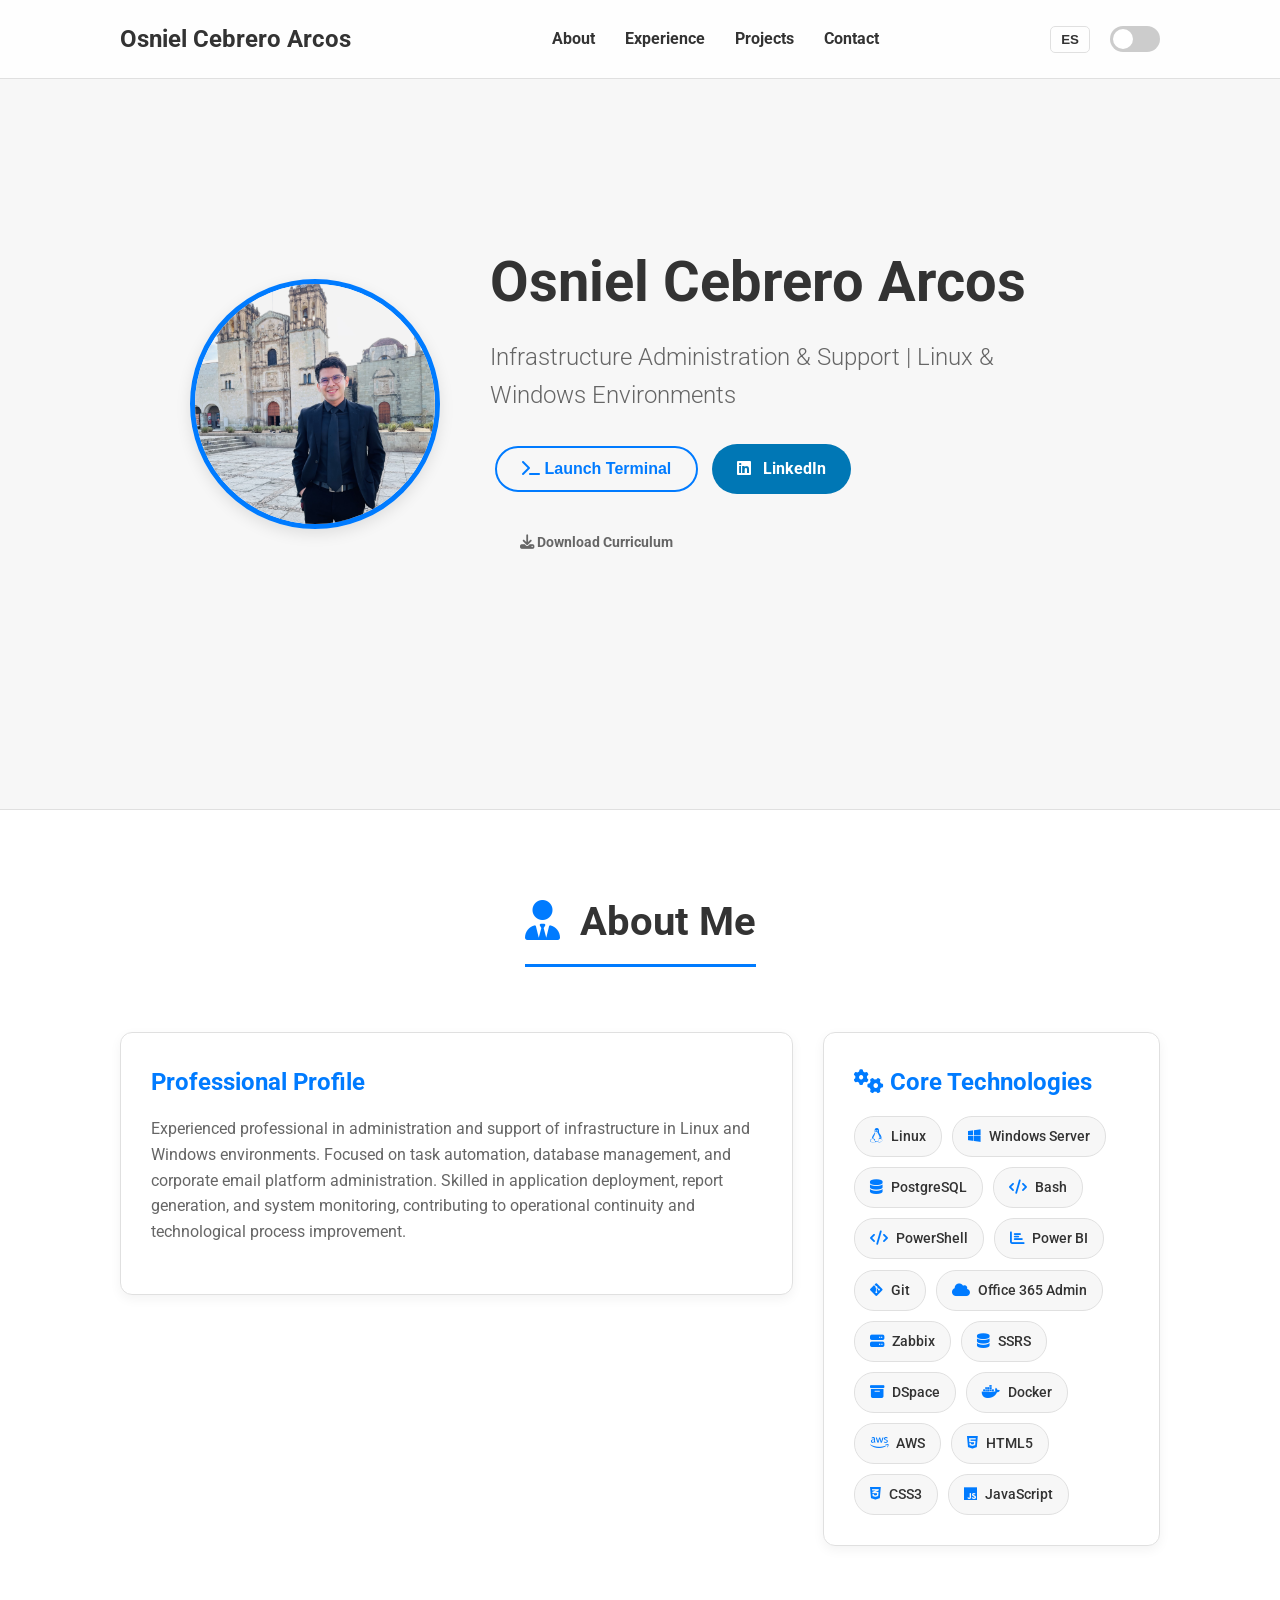
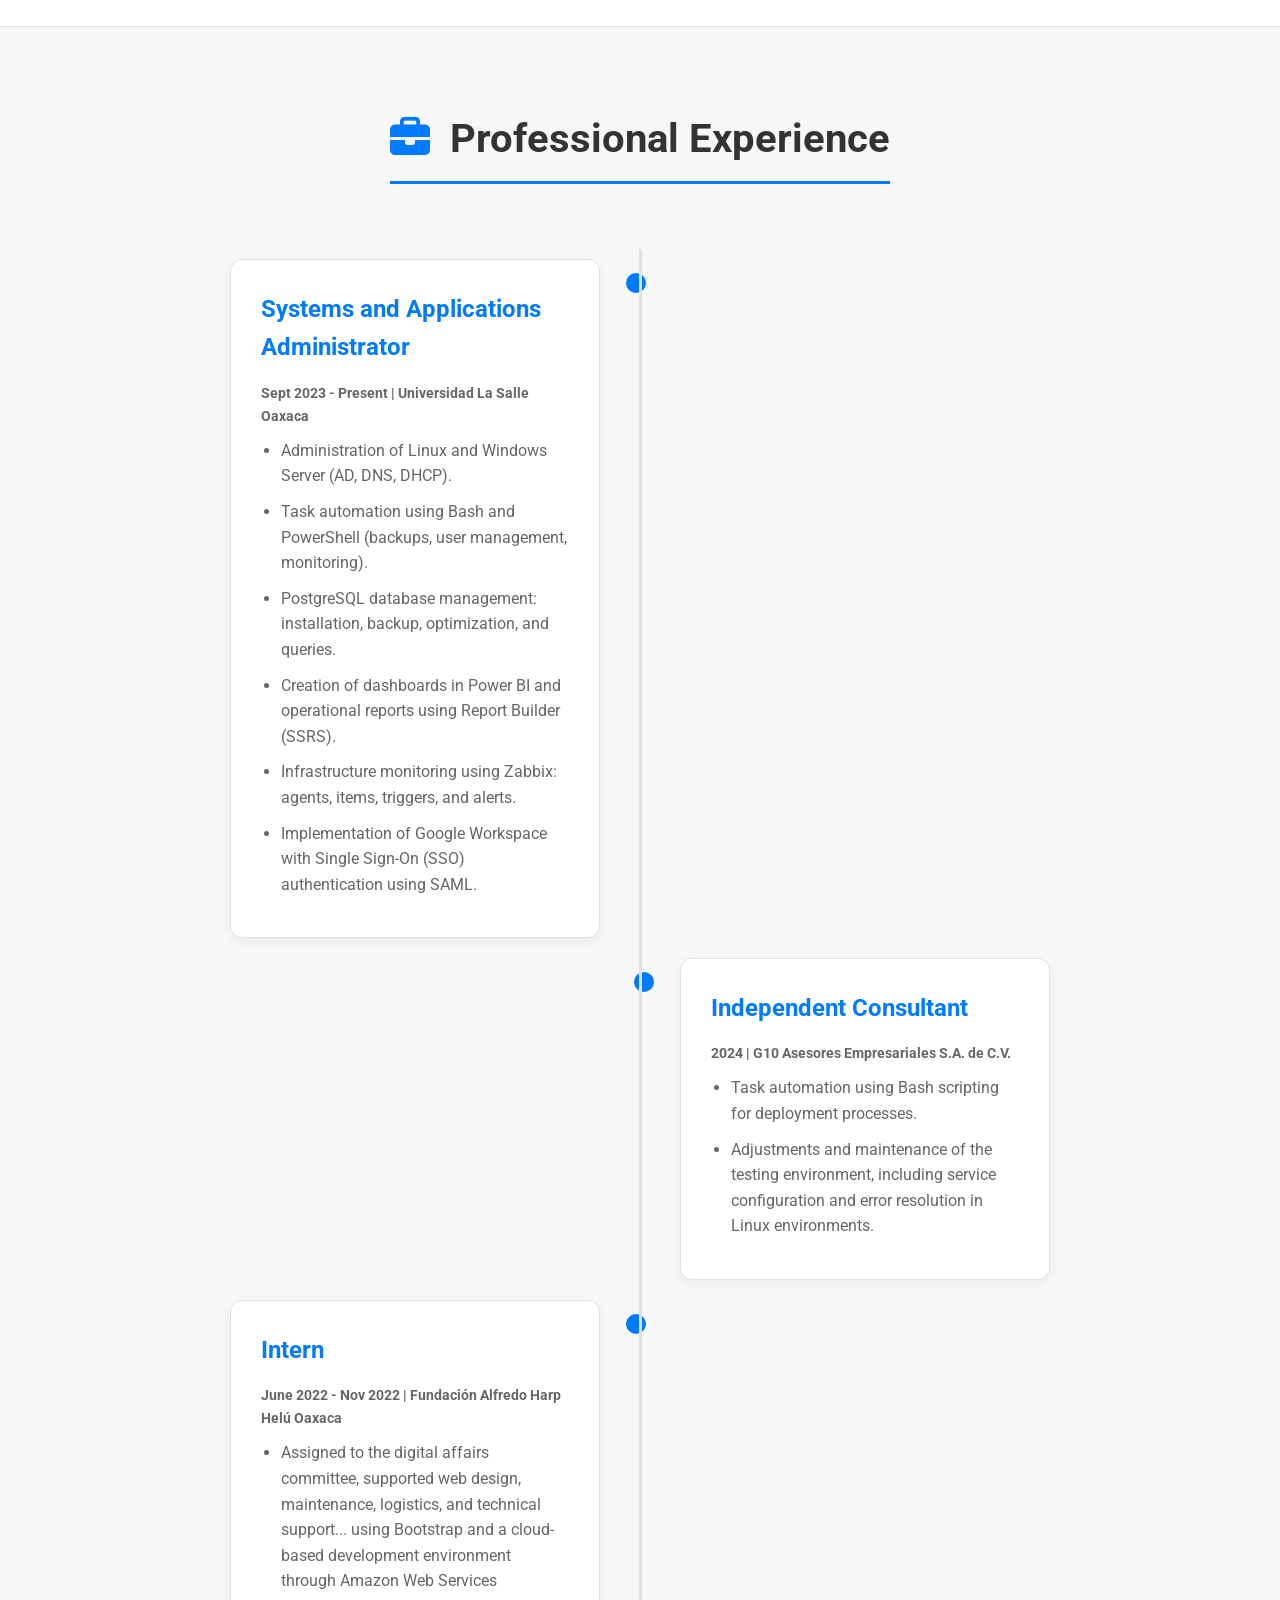
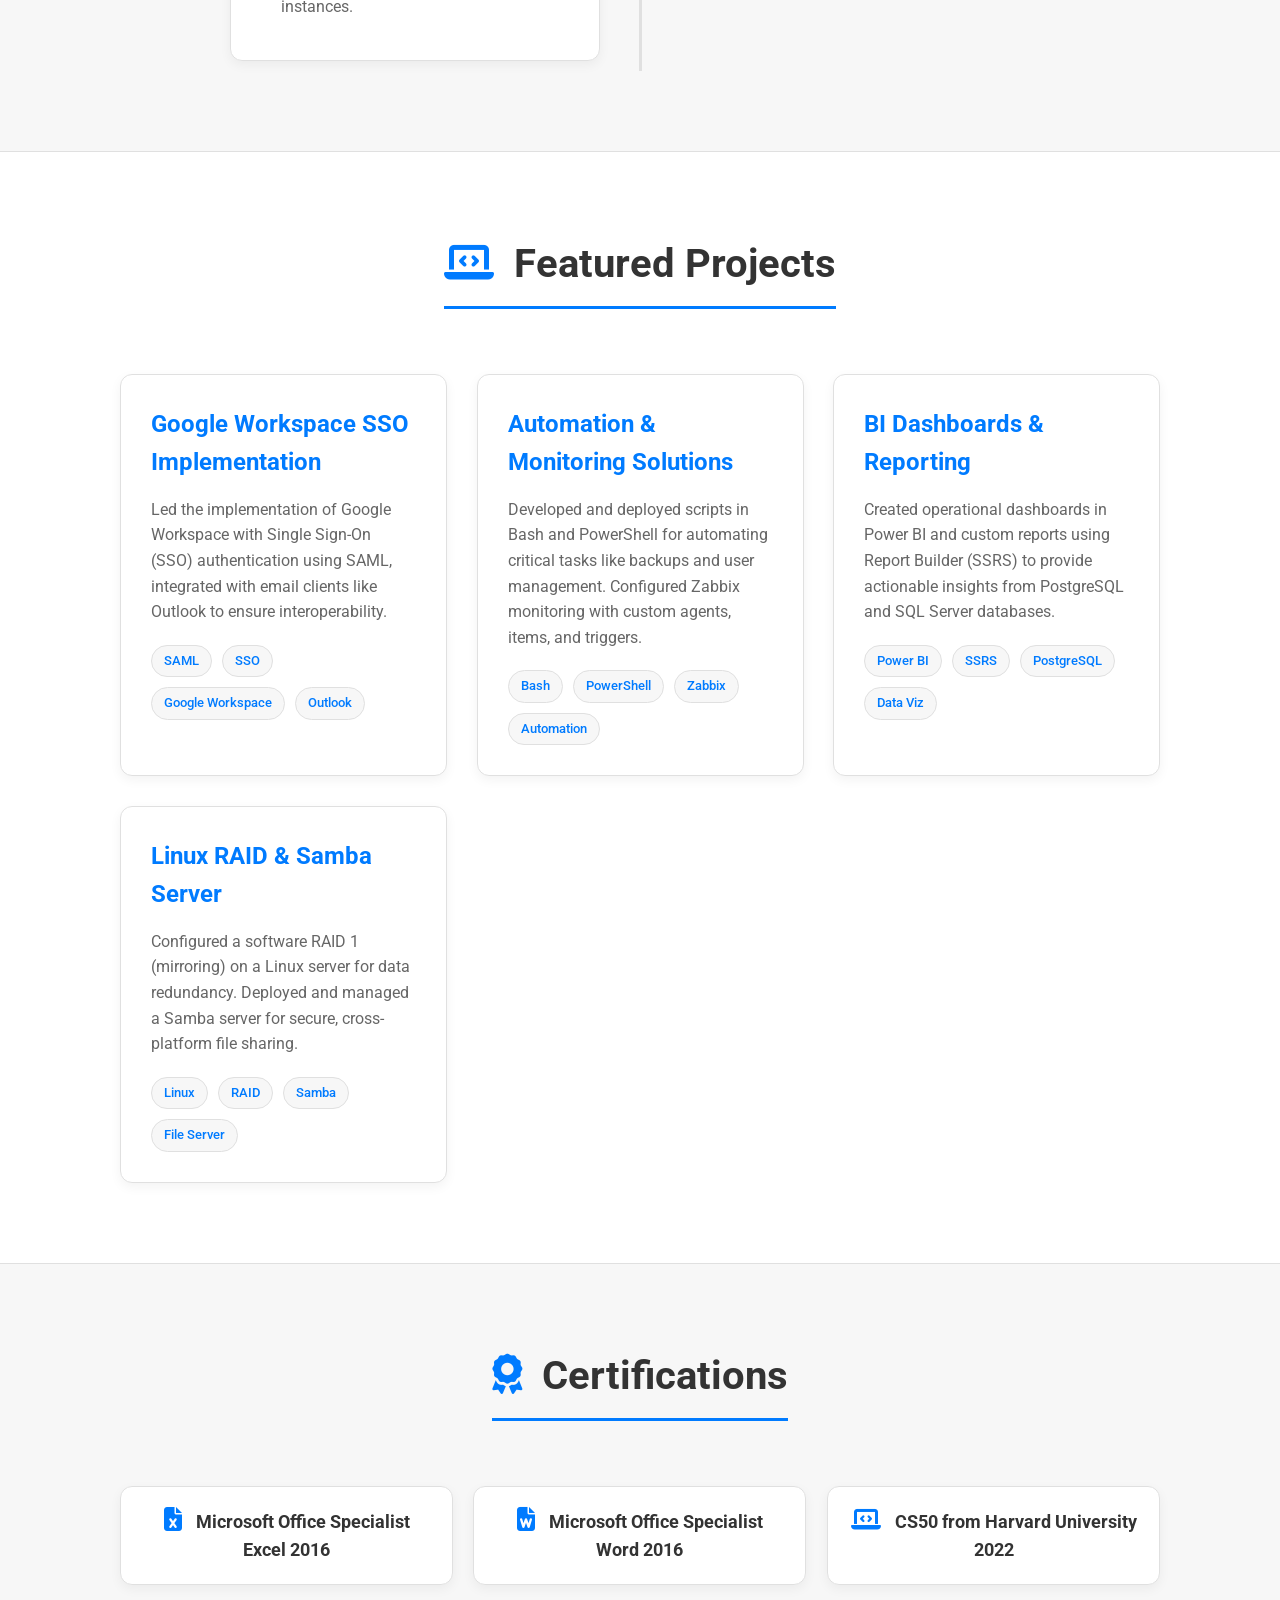
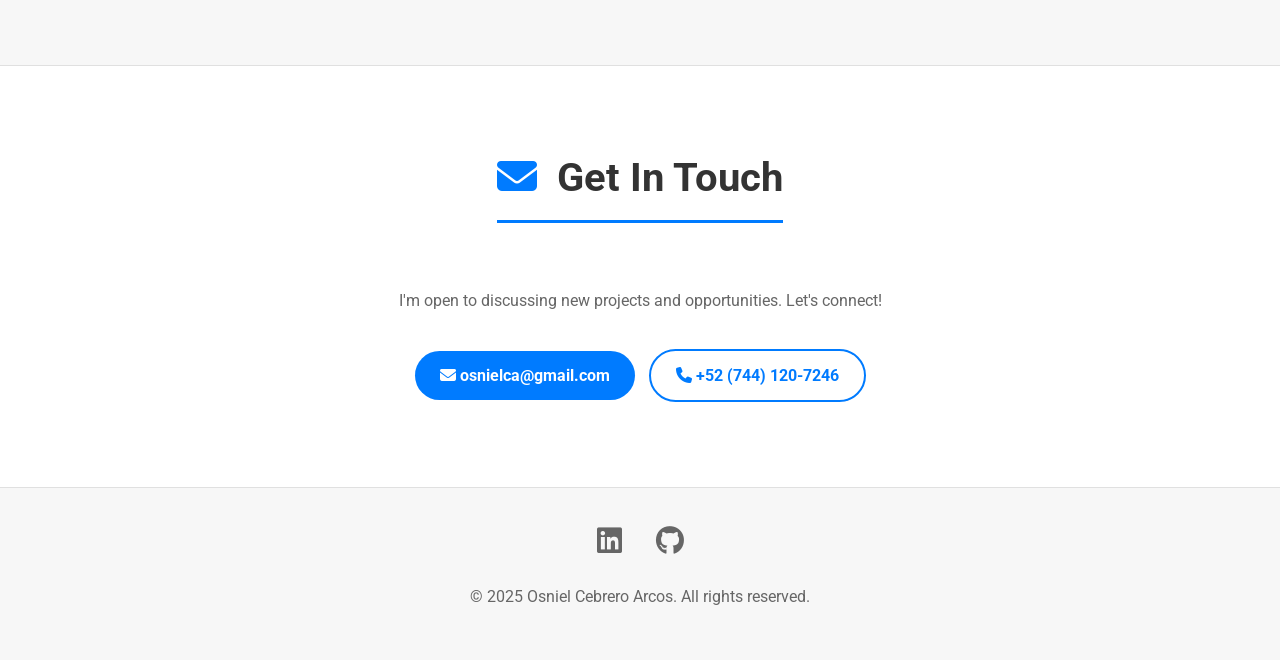
==== index.html @ 105177ff "first commit" ====
<!DOCTYPE html>
<html lang="en">
<head>
    <meta charset="UTF-8">
    <meta name="viewport" content="width=device-width, initial-scale=1.0">
    <title>Osniel Cebrero Arcos - Systems & Infrastructure</title>

    <link rel="icon" href="assets/img/apple-touch-icon.png" type="image/png">
    
    <link rel="stylesheet" href="style.css">
    <link href="https://fonts.googleapis.com/css2?family=Roboto:wght@300;400;700&family=Source_Code_Pro:wght@400;700&display=swap" rel="stylesheet">
    <link rel="stylesheet" href="https://cdnjs.cloudflare.com/ajax/libs/font-awesome/6.4.0/css/all.min.css">
</head>
<body>

    <nav id="navbar">
        <div class="container">
            <a href="#hero" class="nav-logo">Osniel Cebrero Arcos</a>
            <ul class="nav-links">
                <li><a href="#about" data-key="nav_about">About</a></li>
                <li><a href="#experience" data-key="nav_experience">Experience</a></li>
                <li><a href="#projects" data-key="nav_projects">Projects</a></li>
                <li><a href="#contact" data-key="nav_contact">Contact</a></li>
            </ul>
            <div class="nav-toggles">
                <button id="lang-toggle" class="btn-toggle">ES</button>
                <label class="theme-switch">
                    <input type="checkbox" id="theme-toggle">
                    <span class="slider"></span>
                </label>
            </div>
        </div>
    </nav>

    <header id="hero" class="section">
        <div class="container hero-container">
            
            <div class="hero-image reveal">
                <img src="profile.jpg" alt="Foto de Osniel Cebrero Arcos">
            </div>

            <div class="hero-content reveal">
                <h1 data-key="hero_title">Osniel Cebrero Arcos</h1>
                <p class="subtitle" data-key="hero_subtitle">Infrastructure Administration & Support | Linux & Windows Environments</p>
                <div class="hero-buttons">
                    <!-- <a href="#projects" class="btn btn-primary" data-key="hero_btn_projects">View My Projects</a> -->
                    <button id="open-terminal-btn" class="btn btn-secondary">
                        <i class="fa-solid fa-terminal"></i> <span data-key="hero_btn_terminal">Launch Terminal</span>
                    </button>
                    <a href="https://www.linkedin.com/in/osniel-cebrero-arcos/" target="_blank" class="btn btn-icon">
                        <i class="fa-brands fa-linkedin"></i> LinkedIn
                    </a>
                </div>
                <a href="Osniel Cebrero Arcos.pdf" class="btn btn-download" download>
                    <i class="fa-solid fa-download"></i> <span data-key="hero_btn_cv">Download Curriculum</span>
                </a>
            </div>

        </div>
    </header>

    <main>
        <section id="about" class="section">
            <div class="container">
                <div class="section-title reveal">
                    <h2 data-key="about_title"><i class="fa-solid fa-user-tie"></i> About Me</h2>
                </div>
                <div class="about-content">
                    <div class="about-text card reveal">
                        <h3 data-key="about_subtitle1">Professional Profile</h3>
                        <p data-key="about_p">Experienced professional in administration and support of infrastructure in Linux and Windows environments. Focused on task automation, database management, and corporate email platform administration. Skilled in application deployment, report generation, and system monitoring, contributing to operational continuity and technological process improvement.</p>
                    </div>
                    <div class="skills-card card reveal">
                        <h3 data-key="about_subtitle2"><i class="fa-solid fa-cogs"></i> Core Technologies</h3>
                        <div class="skills-grid">
                            <span class="reveal"><i class="fa-brands fa-linux"></i> Linux</span>
                            <span class="reveal"><i class="fa-brands fa-windows"></i> Windows Server</span>
                            <span class="reveal"><i class="fa-solid fa-database"></i> PostgreSQL</span>
                            <span class="reveal"><i class="fa-solid fa-code"></i> Bash</span>
                            <span class="reveal"><i class="fa-solid fa-code"></i> PowerShell</span>
                            <span class="reveal"><i class="fa-solid fa-chart-bar"></i> Power BI</span>
                            <span class="reveal"><i class="fa-brands fa-git-alt"></i> Git</span>
                            <span class="reveal"><i class="fa-solid fa-cloud"></i> Office 365 Admin</span>
                            <span class="reveal"><i class="fa-solid fa-server"></i> Zabbix</span>
                            <span class="reveal"><i class="fa-solid fa-database"></i> SSRS</span>
                            <span class="reveal"><i class="fa-solid fa-box-archive"></i> DSpace</span>
                            <span class="reveal"><i class="fa-brands fa-docker"></i> Docker</span>
                            <span class="reveal"><i class="fa-brands fa-aws"></i> AWS</span>
                            <span class="reveal"><i class="fa-brands fa-html5"></i> HTML5</span>
                            <span class="reveal"><i class="fa-brands fa-css3-alt"></i> CSS3</span>
                            <span class="reveal"><i class="fa-brands fa-js"></i> JavaScript</span>
                        </div>
                    </div>
                </div>
            </div>
        </section>

        <section id="experience" class="section">
            <div class="container">
                <div class="section-title reveal">
                    <h2 data-key="exp_title"><i class="fa-solid fa-briefcase"></i> Professional Experience</h2>
                </div>
                <div class="timeline">
                    <div class="timeline-item reveal">
                        <div class="timeline-content card">
                            <h3 data-key="exp_job1_title">Systems and Applications Administrator</h3>
                            <span class="timeline-date" data-key="exp_job1_date">Sept 2023 - Present | Universidad La Salle Oaxaca</span>
                            <ul data-key="exp_job1_list">
                                <li>Administration of Linux and Windows Server (AD, DNS, DHCP).</li>
                                <li>Task automation using Bash and PowerShell (backups, user management, monitoring).</li>
                                <li>PostgreSQL database management: installation, backup, optimization, and queries.</li>
                                <li>Creation of dashboards in Power BI and operational reports using Report Builder (SSRS).</li>
                                <li>Infrastructure monitoring using Zabbix: agents, items, triggers, and alerts.</li>
                                <li>Implementation of Google Workspace with Single Sign-On (SSO) authentication using SAML.</li>
                            </ul>
                        </div>
                    </div>
                    <div class="timeline-item reveal">
                        <div class="timeline-content card">
                            <h3 data-key="exp_job2_title">Independent Consultant</h3>
                            <span class="timeline-date" data-key="exp_job2_date">2024 | G10 Asesores Empresariales S.A. de C.V.</span>
                            <ul data-key="exp_job2_list">
                                <li>Task automation using Bash scripting for deployment processes.</li>
                                <li>Adjustments and maintenance of the testing environment, including service configuration and error resolution in Linux environments.</li>
                            </ul>
                        </div>
                    </div>
                    <div class="timeline-item reveal">
                        <div class="timeline-content card">
                            <h3 data-key="exp_job3_title">Intern</h3>
                            <span class="timeline-date" data-key="exp_job3_date">June 2022 - Nov 2022 | Fundación Alfredo Harp Helú Oaxаса</span>
                            <ul data-key="exp_job3_list">
                                <li>Assigned to the digital affairs committee, supported web design, maintenance, logistics, and technical support... using Bootstrap and a cloud-based development environment through Amazon Web Services instances.</li>
                            </ul>
                        </div>
                    </div>
                </div>
            </div>
        </section>

        <section id="projects" class="section">
            <div class="container">
                <div class="section-title reveal">
                    <h2 data-key="proj_title"><i class="fa-solid fa-laptop-code"></i> Featured Projects</h2>
                </div>
                <div class="projects-grid">
                    <div class="card project-card reveal">
                        <h3 data-key="proj_1_title">Google Workspace SSO Implementation</h3>
                        <p data-key="proj_1_desc">Led the implementation of Google Workspace with Single Sign-On (SSO) authentication using SAML, integrated with email clients like Outlook to ensure interoperability.</p>
                        <div class="project-tags">
                            <span>SAML</span>
                            <span>SSO</span>
                            <span>Google Workspace</span>
                            <span>Outlook</span>
                        </div>
                    </div>
                    <div class="card project-card reveal">
                        <h3 data-key="proj_2_title">Automation & Monitoring Solutions</h3>
                        <p data-key="proj_2_desc">Developed and deployed scripts in Bash and PowerShell for automating critical tasks like backups and user management. Configured Zabbix monitoring with custom agents, items, and triggers.</p>
                        <div class="project-tags">
                            <span>Bash</span>
                            <span>PowerShell</span>
                            <span>Zabbix</span>
                            <span>Automation</span>
                        </div>
                    </div>
                    <div class="card project-card reveal">
                        <h3 data-key="proj_3_title">BI Dashboards & Reporting</h3>
                        <p data-key="proj_3_desc">Created operational dashboards in Power BI and custom reports using Report Builder (SSRS) to provide actionable insights from PostgreSQL and SQL Server databases.</p>
                        <div class="project-tags">
                            <span>Power BI</span>
                            <span>SSRS</span>
                            <span>PostgreSQL</span>
                            <span>Data Viz</span>
                        </div>
                    </div>
                    <div class="card project-card reveal">
                        <h3 data-key="proj_4_title">Linux RAID & Samba Server</h3>
                        <p data-key="proj_4_desc">Configured a software RAID 1 (mirroring) on a Linux server for data redundancy. Deployed and managed a Samba server for secure, cross-platform file sharing.</p>
                        <div class="project-tags">
                            <span>Linux</span>
                            <span>RAID</span>
                            <span>Samba</span>
                            <span>File Server</span>
                        </div>
                    </div>
                </div>
            </div>
        </section>

        <section id="certifications" class="section">
             <div class="container">
                <div class="section-title reveal">
                    <h2 data-key="cert_title"><i class="fa-solid fa-award"></i> Certifications</h2>
                </div>
                <div class="cert-list">
                    <a href="https://www.certiport.com/Portal/Pages/PrintTranscriptInfo.aspx?action=Cert&id=251&cvid=/Cp9caUr8mpqFY7ESusIKg==" target="_blank" class="cert-item card reveal">
                        <i class="fa-solid fa-file-excel"></i> Microsoft Office Specialist Excel 2016
                    </a>
                    <a href="https://www.certiport.com/Portal/Pages/PrintTranscriptInfo.aspx?action=Cert&id=250&cvid=4RSqrgCVuCU1jAl/hnhS7w==" target="_blank" class="cert-item card reveal">
                        <i class="fa-solid fa-file-word"></i> Microsoft Office Specialist Word 2016
                    </a>
                    <a href="https://certificates.cs50.io/526ad805-01e3-499d-aa0f-51e34bc18815.pdf" target="_blank" class="cert-item card reveal">
                        <i class="fa-solid fa-laptop-code"></i> CS50 from Harvard University 2022
                    </a>
                </div>
            </div>
        </section>

        <section id="contact" class="section">
            <div class="container reveal">
                <div class="section-title">
                    <h2 data-key="contact_title"><i class="fa-solid fa-envelope"></i> Get In Touch</h2>
                </div>
                <p data-key="contact_p">I'm open to discussing new projects and opportunities. Let's connect!</p>
                <div class="contact-links">
                    <a href="mailto:osnielca@gmail.com" class="btn btn-primary">
                        <i class="fa-solid fa-envelope"></i> osnielca@gmail.com
                    </a>
                    <a href="tel:+527441207246" class="btn btn-secondary">
                        <i class="fa-solid fa-phone"></i> +52 (744) 120-7246
                    </a>
                </div>
            </div>
        </section>
    </main>

    <footer class="reveal">
        <div class="container">
            <div class="social-links">
                <a href="https://www.linkedin.com/in/osniel-cebrero-arcos/" target="_blank" aria-label="LinkedIn"><i class="fa-brands fa-linkedin"></i></a>
                <a href="https://github.com/OsnielC" target="_blank" aria-label="GitHub"><i class="fa-brands fa-github"></i></a>
            </div>
            <p data-key="footer_text">&copy; 2025 Osniel Cebrero Arcos. All rights reserved.</p>
        </div>
    </footer>

    <div id="terminal-modal" class="modal-overlay">
        <div id="terminal-window" class="card">
            <div id="terminal-header">
                <div class="header-buttons">
                    <span class="dot red" id="terminal-close-btn"></span>
                    <span class="dot yellow"></span>
                    <span class="dot green"></span>
                </div>
                <div class="header-title">
                    osniel@cloud-server: ~
                </div>
            </div>
            <div id="terminal-body">
                <div id="terminal-output"></div>
                <div id="input-line">
                    <span class="prompt">osniel@cloud-server:~$</span>
                    <input type="text" id="terminal-command-input" autofocus>
                </div>
            </div>
        </div>
    </div>

    <script src="script.js"></script>
</body>
</html>
---- style.css ----
:root {
    /* Modo Claro (Default) */
    --light-bg: #ffffff;
    --light-bg-secondary: #f7f7f7;
    --light-text: #333333;
    --light-text-muted: #666666;
    --light-border: #e0e0e0;
    --light-card-shadow: rgba(0, 0, 0, 0.05);
    
    /* Modo Oscuro */
    --dark-bg: #121212;
    --dark-bg-medium: #1E1E1E;
    --dark-text: #E0E0E0;
    --dark-text-muted: #A0A0A0;
    --dark-border: #333;
    --dark-card-shadow: rgba(0, 0, 0, 0.2);

    /* Acento (Constante) */
    --primary-color: #007bff;
    --secondary-color: #00E0C7;
    
    /* Fuentes */
    --font-primary: 'Roboto', 'Arial', sans-serif;
    --font-mono: 'Source Code Pro', 'Courier New', monospace;
}

/* --- Estilos Base (Modo Claro por defecto) --- */
* {
    margin: 0;
    padding: 0;
    box-sizing: border-box;
}

body {
    font-family: var(--font-primary);
    background-color: var(--light-bg);
    color: var(--light-text);
    line-height: 1.6;
    overflow-x: hidden;
    transition: background-color 0.3s ease, color 0.3s ease;
}

html {
    scroll-behavior: smooth;
    scroll-padding-top: 80px;
}

.container {
    max-width: 1100px;
    margin: 0 auto;
    padding: 0 30px;
}

.section {
    padding: 80px 0;
    border-bottom: 1px solid var(--light-border);
    transition: border-color 0.3s ease;
}
.section:last-of-type { border-bottom: none; }
#hero { border-bottom: 1px solid var(--light-border); }

.section-title {
    text-align: center;
    margin-bottom: 50px;
}

.section-title h2 {
    font-size: 2.5rem;
    color: var(--light-text);
    display: inline-block;
    padding-bottom: 10px;
    border-bottom: 3px solid var(--primary-color);
}
.section-title h2 i {
    color: var(--primary-color);
    margin-right: 10px;
}

h1, h2, h3, h4, h5, h6 {
    color: var(--light-text);
    margin-bottom: 15px;
    font-weight: 700;
    transition: color 0.3s ease;
}
h3 { color: var(--primary-color); font-size: 1.5rem; }

p { margin-bottom: 20px; color: var(--light-text-muted); transition: color 0.3s ease; }
a { color: var(--primary-color); text-decoration: none; }
ul { list-style: none; }

/* --- Botones --- */
.btn {
    display: inline-block;
    padding: 12px 25px;
    border-radius: 50px;
    font-weight: bold;
    text-decoration: none;
    transition: all 0.3s ease;
    border: none;
    cursor: pointer;
    font-size: 1rem;
    margin: 5px;
}
.btn-primary { background-color: var(--primary-color); color: #fff; }
.btn-primary:hover { background-color: #0056b3; transform: translateY(-2px); }
.btn-secondary {
    background-color: transparent;
    color: var(--primary-color);
    border: 2px solid var(--primary-color);
}
.btn-secondary:hover { background-color: var(--primary-color); color: #fff; transform: translateY(-2px); }

/* Botón de LinkedIn Hero */
.btn-icon {
    background-color: #0077b5; /* Color de LinkedIn */
    color: #fff;
}
.btn-icon:hover {
    background-color: #005e92;
    transform: translateY(-2px);
}
.btn-icon i {
    margin-right: 8px;
}

.btn-download {
    display: block;
    width: fit-content;
    margin-top: 20px;
    margin-left: 5px; 
    font-size: 0.9rem;
    color: var(--light-text-muted);
}
.btn-download:hover { color: var(--primary-color); }

/* --- Tarjeta (Card) --- */
.card {
    background: var(--light-bg);
    border-radius: 12px;
    padding: 30px;
    border: 1px solid var(--light-border);
    box-shadow: 0 4px 12px var(--light-card-shadow);
    transition: transform 0.3s ease, box-shadow 0.3s ease, background-color 0.3s ease, border-color 0.3s ease;
}
.card:hover {
    transform: translateY(-5px);
    box-shadow: 0 6px 16px rgba(0, 0, 0, 0.08);
}

/* --- Barra de Navegación --- */
#navbar {
    position: fixed;
    width: 100%;
    top: 0;
    left: 0;
    background: rgba(255, 255, 255, 0.85);
    backdrop-filter: blur(10px);
    z-index: 1000;
    padding: 20px 0;
    border-bottom: 1px solid var(--light-border);
    transition: background-color 0.3s ease, border-color 0.3s ease, box-shadow 0.3s ease;
}
/* Efecto de Sombra al hacer scroll */
#navbar.scrolled {
    box-shadow: 0 2px 10px rgba(0, 0, 0, 0.1);
}
body.dark-mode #navbar.scrolled {
    box-shadow: 0 2px 10px rgba(0, 0, 0, 0.3);
}

#navbar .container {
    display: flex;
    justify-content: space-between;
    align-items: center;
}
.nav-logo {
    font-size: 1.5rem;
    font-weight: bold;
    color: var(--light-text);
}
.nav-links {
    display: flex;
    list-style: none;
}
.nav-links li { margin-left: 30px; }
.nav-links a {
    color: var(--light-text);
    font-weight: bold;
    transition: color 0.3s ease;
}
.nav-links a:hover { color: var(--primary-color); }

/* --- Interruptores de Navegación --- */
.nav-toggles {
    display: flex;
    align-items: center;
    gap: 20px;
}
.btn-toggle {
    background: transparent;
    border: 1px solid var(--light-border);
    color: var(--light-text);
    font-weight: bold;
    border-radius: 5px;
    padding: 5px 10px;
    cursor: pointer;
    transition: all 0.3s ease;
}
.btn-toggle:hover {
    border-color: var(--primary-color);
    color: var(--primary-color);
}
.theme-switch {
    position: relative;
    display: inline-block;
    width: 50px;
    height: 26px;
}
.theme-switch input {
    opacity: 0;
    width: 0;
    height: 0;
}
.slider {
    position: absolute;
    cursor: pointer;
    top: 0;
    left: 0;
    right: 0;
    bottom: 0;
    background-color: #ccc;
    transition: .4s;
    border-radius: 26px;
}
.slider:before {
    position: absolute;
    content: "";
    height: 20px;
    width: 20px;
    left: 3px;
    bottom: 3px;
    background-color: white;
    transition: .4s;
    border-radius: 50%;
}
input:checked + .slider {
    background-color: var(--primary-color);
}
input:checked + .slider:before {
    transform: translateX(24px);
}

/* --- Sección Hero (Actualizada con Foto) --- */
#hero {
    min-height: 90vh;
    height: auto;
    display: flex;
    flex-direction: column;
    justify-content: center;
    align-items: center;
    background-color: var(--light-bg-secondary);
    transition: background-color 0.3s ease;
}

.hero-container {
    display: grid;
    grid-template-columns: 250px 1fr;
    align-items: center;
    gap: 50px;
}

.hero-image {
    width: 250px;
    height: 250px;
    border-radius: 50%;
    overflow: hidden;
    border: 5px solid var(--primary-color);
    box-shadow: 0 5px 15px rgba(0,0,0,0.1);
    justify-self: center;
}

.hero-image img {
    width: 100%;
    height: 100%;
    object-fit: cover;
}

.hero-content h1 { 
    font-size: 3.5rem; 
    margin-bottom: 10px;
}
.hero-content .subtitle {
    font-size: 1.5rem;
    color: var(--light-text-muted);
    font-weight: 300;
    max-width: 600px;
    margin-bottom: 25px;
}
.hero-content .hero-buttons { 
    margin-top: 20px; 
}


/* --- Sección Sobre Mí --- */
#about { background-color: var(--light-bg); }
#about .about-content {
    display: grid;
    grid-template-columns: 2fr 1fr;
    gap: 30px;
    align-items: flex-start;
}
.skills-grid {
    display: flex;
    flex-wrap: wrap;
    gap: 10px;
}
.skills-grid span {
    background: var(--light-bg-secondary);
    border: 1px solid var(--light-border);
    padding: 8px 15px;
    border-radius: 20px;
    font-size: 0.9rem;
    font-weight: 500;
    color: var(--light-text);
    transition: all 0.3s ease; /* Transición para todo */
}
.skills-grid span:hover {
    transform: translateY(-3px);
    box-shadow: 0 4px 8px rgba(0,0,0,0.05);
}
body.dark-mode .skills-grid span:hover {
    box-shadow: 0 4px 8px rgba(0,0,0,0.2);
}

.skills-grid span i {
    color: var(--primary-color);
    margin-right: 5px;
}

/* --- Sección Experiencia (Línea de tiempo) --- */
#experience { background-color: var(--light-bg-secondary); }
.timeline {
    position: relative;
    max-width: 900px;
    margin: 0 auto;
}
.timeline::after {
    content: '';
    position: absolute;
    width: 3px;
    background-color: var(--light-border);
    top: 0;
    bottom: 0;
    left: 50%;
    margin-left: -1px;
    transition: background-color 0.3s ease;
}
.timeline-item {
    padding: 10px 40px;
    position: relative;
    width: 50%;
}
.timeline-item::after {
    content: '';
    position: absolute;
    width: 20px;
    height: 20px;
    right: -10px;
    background-color: var(--primary-color);
    border: 4px solid var(--light-bg-secondary);
    top: 20px;
    border-radius: 50%;
    z-index: 1;
    transition: border-color 0.3s ease;
}
.timeline-item:nth-child(odd) { left: 0; }
.timeline-item:nth-child(even) { left: 50%; }
.timeline-item:nth-child(even)::after { left: -10px; }
.timeline-content {
    position: relative;
    background: var(--light-bg);
}
.timeline-date {
    font-size: 0.9rem;
    font-weight: bold;
    color: var(--light-text-muted);
    margin-bottom: 10px;
    display: block;
}
.timeline-content ul { padding-left: 20px; }
.timeline-content li {
    list-style-type: disc;
    color: var(--light-text-muted);
    margin-bottom: 10px;
}

/* --- Sección Proyectos --- */
#projects { background-color: var(--light-bg); }
.projects-grid {
    display: grid;
    grid-template-columns: repeat(auto-fit, minmax(300px, 1fr)); /* Más responsivo */
    gap: 30px;
}
.project-card h3 { color: var(--primary-color); }
.project-tags {
    display: flex;
    flex-wrap: wrap;
    gap: 10px;
    margin-top: 20px;
}
.project-tags span {
    background: var(--light-bg-secondary);
    color: var(--primary-color);
    padding: 5px 12px;
    border-radius: 20px;
    font-size: 0.8rem;
    font-weight: 500;
    border: 1px solid var(--light-border);
    transition: background-color 0.3s ease, border-color 0.3s ease;
}

/* --- Sección Certificaciones --- */
#certifications { background-color: var(--light-bg-secondary); }
.cert-list {
    display: grid;
    grid-template-columns: repeat(auto-fit, minmax(300px, 1fr));
    gap: 20px;
    text-align: center;
}
.cert-item {
    padding: 20px;
    font-size: 1.1rem;
    font-weight: bold;
    color: var(--light-text);
    /* Hereda estilos de .card */
}
.cert-item i {
    color: var(--primary-color);
    margin-right: 10px;
    font-size: 1.5rem;
}
body.dark-mode .cert-item {
    color: var(--dark-text);
}


/* --- Sección Contacto --- */
#contact {
    background-color: var(--light-bg);
    text-align: center;
}
.contact-links { margin-top: 30px; }

/* --- Footer --- */
footer {
    padding: 30px 0;
    text-align: center;
    background: var(--light-bg-secondary);
    color: var(--light-text-muted);
    border-top: 1px solid var(--light-border);
    transition: all 0.3s ease;
}
/* Redes Sociales Footer */
.social-links {
    margin-bottom: 20px;
}
.social-links a {
    font-size: 1.8rem;
    color: var(--light-text-muted);
    margin: 0 15px;
    transition: color 0.3s ease, transform 0.3s ease;
}
.social-links a:hover {
    color: var(--primary-color);
    transform: translateY(-3px);
}
body.dark-mode .social-links a {
    color: var(--dark-text-muted);
}

/* ########################################## */
/* ###         ANIMACIONES DE SCROLL      ### */
/* ########################################## */

.reveal {
    opacity: 0;
    transform: translateY(30px);
    transition: opacity 0.6s ease-out, transform 0.6s ease-out;
    will-change: opacity, transform; /* Optimización */
}
.reveal.visible {
    opacity: 1;
    transform: translateY(0);
}
/* Staggered (escalonado) para la cuadrícula de habilidades */
.skills-grid .reveal {
    transition-delay: calc(0.05s * var(--i));
}

/* ########################################## */
/* ###         MODO OSCURO (DARK MODE)    ### */
/* ########################################## */

body.dark-mode {
    background-color: var(--dark-bg);
    color: var(--dark-text);
}
body.dark-mode .section {
    border-bottom-color: var(--dark-border);
}
body.dark-mode #hero {
    border-bottom-color: var(--dark-border);
    background-color: var(--dark-bg-medium);
}
body.dark-mode .hero-image {
    box-shadow: 0 5px 15px var(--dark-card-shadow);
}
body.dark-mode h1,
body.dark-mode h2,
body.dark-mode .nav-logo,
body.dark-mode .nav-links a,
body.dark-mode .btn-toggle {
    color: var(--dark-text);
}
body.dark-mode p,
body.dark-mode .subtitle,
body.dark-mode .timeline-date,
body.dark-mode .timeline-content li,
body.dark-mode .btn-download {
    color: var(--dark-text-muted);
}
body.dark-mode .card {
    background: var(--dark-bg-medium);
    border-color: var(--dark-border);
    box-shadow: 0 4px 12px var(--dark-card-shadow);
}
body.dark-mode .card:hover {
    box-shadow: 0 6px 16px rgba(0, 0, 0, 0.3);
}
body.dark-mode #navbar {
    background: rgba(18, 18, 18, 0.85);
    border-bottom-color: var(--dark-border);
}
body.dark-mode #about {
    background-color: var(--dark-bg);
}
body.dark-mode .skills-grid span {
    background: var(--dark-bg-medium);
    border-color: var(--dark-border);
    color: var(--dark-text);
}
body.dark-mode #experience {
    background-color: var(--dark-bg-medium);
}
body.dark-mode .timeline::after {
    background-color: var(--dark-border);
}
body.dark-mode .timeline-item::after {
    border-color: var(--dark-bg-medium);
}
body.dark-mode .timeline-content {
    background: var(--dark-bg);
}
body.dark-mode #projects {
    background-color: var(--dark-bg);
}
body.dark-mode .project-tags span {
    background: var(--dark-bg-medium);
    border-color: var(--dark-border);
}
body.dark-mode #certifications {
    background-color: var(--dark-bg-medium);
}
body.dark-mode #contact {
    background-color: var(--dark-bg);
}
body.dark-mode footer {
    background: var(--dark-bg-medium);
    color: var(--dark-text-muted);
    border-top-color: var(--dark-border);
}
body.dark-mode .btn-toggle {
    border-color: var(--dark-border);
}
body.dark-mode .btn-icon {
    background-color: #0077b5; /* Mantenemos el color de LinkedIn */
    color: #fff;
}
body.dark-mode .btn-icon:hover {
    background-color: #005e92;
}


/* --- MODAL DE TERMINAL (Estilos claros/oscuros) --- */
.modal-overlay {
    position: fixed;
    top: 0;
    left: 0;
    width: 100%;
    height: 100%;
    background: rgba(0, 0, 0, 0.5);
    backdrop-filter: blur(5px);
    z-index: 1001;
    display: none;
    justify-content: center;
    align-items: center;
}
#terminal-window {
    width: 90%;
    max-width: 800px;
    height: 80vh;
    padding: 0;
    display: flex;
    flex-direction: column;
    overflow: hidden;
}
#terminal-header {
    background: #e0e0e0;
    padding: 8px 12px;
    display: flex;
    align-items: center;
    border-bottom: 1px solid #c0c0c0;
    border-radius: 12px 12px 0 0;
    transition: background-color 0.3s ease, border-color 0.3s ease;
}
.header-buttons { display: flex; margin-right: 10px; }
.dot { height: 12px; width: 12px; border-radius: 50%; margin-right: 6px; border: 1px solid rgba(0,0,0,0.1); }
.red { background-color: #ff5f56; }
.yellow { background-color: #ffbd2e; }
.green { background-color: #27c93f; }
.red:hover { background-color: #dd433a; }
.header-title { color: #333; font-size: 0.9em; transition: color 0.3s ease; }

/* El interior de la terminal es *siempre* oscuro */
#terminal-body {
    flex-grow: 1;
    padding: 15px;
    overflow-y: auto;
    font-family: var(--font-mono);
    font-size: 1em;
    line-height: 1.6;
    background: #0d0d0d;
    color: #f8f8f2;
}
#terminal-output { white-space: pre-wrap; word-break: break-word; }
.output-command { color: #87d7ff; }
.output-command strong { color: #50fa7b; }
.output-text { color: #f8f8f2; }
.output-text h4 { color: #ff79c6; margin: 10px 0 5px; font-size: 1.1em; }
.output-text strong, .output-text b { color: #50fa7b; }
.output-text em { color: #bd93f9; font-style: italic; }
.output-text ul { list-style-type: none; padding-left: 0; }
.output-text li { position: relative; padding-left: 25px; }
.output-text li::before { content: '•'; color: #ff79c6; position: absolute; left: 10px; }
.output-text a { color: #8be9fd; text-decoration: underline; }
.error-message { color: #ff5555; }
#input-line { display: flex; align-items: center; }
.prompt { color: #50fa7b; font-weight: bold; margin-right: 8px; white-space: nowrap; }
#terminal-command-input {
    flex-grow: 1;
    background: transparent;
    border: none;
    outline: none;
    color: #f8f8f2;
    font-family: var(--font-mono);
    font-size: 1em;
    border-right: 2px solid #f8f8f2;
    animation: blink 1s step-end infinite;
}
@keyframes blink { 50% { border-right-color: transparent; } }

/* Estilos de la terminal en modo oscuro */
body.dark-mode #terminal-header {
    background: #333;
    border-bottom-color: var(--dark-border);
}
body.dark-mode .header-title {
    color: var(--dark-text-muted);
}

/* --- Diseño Responsivo --- */
@media (max-width: 992px) {
    .projects-grid { grid-template-columns: 1fr 1fr; }
    .cert-list { grid-template-columns: 1fr; }
    #about .about-content { grid-template-columns: 1fr; }
    .nav-links { display: none; }
}

@media (max-width: 768px) {
    /* Ajustes Hero para móvil */
    .hero-container {
        grid-template-columns: 1fr;
        text-align: center;
    }
    .hero-image {
        width: 200px;
        height: 200px;
        margin-bottom: 30px;
    }
    .hero-content .btn-download {
        margin: 20px auto 0;
    }
    .hero-content .hero-buttons {
        flex-direction: column; /* Apila botones en móvil */
        align-items: center;
    }
    .btn {
        width: 80%; /* Botones más anchos en móvil */
        max-width: 300px;
    }

    /* Ajustes Timeline */
    .timeline::after { left: 20px; }
    .timeline-item { width: 100%; padding-left: 50px; padding-right: 0; }
    .timeline-item:nth-child(odd) { left: 0; }
    .timeline-item:nth-child(even) { left: 0; }
    .timeline-item::after { left: 10px; top: 20px; border-width: 4px; }
    .timeline-item:nth-child(even)::after { left: 10px; }
    
    .projects-grid { grid-template-columns: 1fr; }
    
    #hero .hero-content h1 { font-size: 2.5rem; }
    #hero .subtitle { font-size: 1.2rem; }
    
    #terminal-window { width: 95%; height: 90vh; }
    .nav-toggles { gap: 10px; }

#terminal-output p {
    margin-bottom: 0;
    line-height: 1.3;
}

#terminal-output .output-command {
    display: block;
    white-space: pre;
    font-size: 0.9em;
}

#terminal-output .output-text ul {
    margin-top: 10px;
    margin-bottom: 10px;
}



}
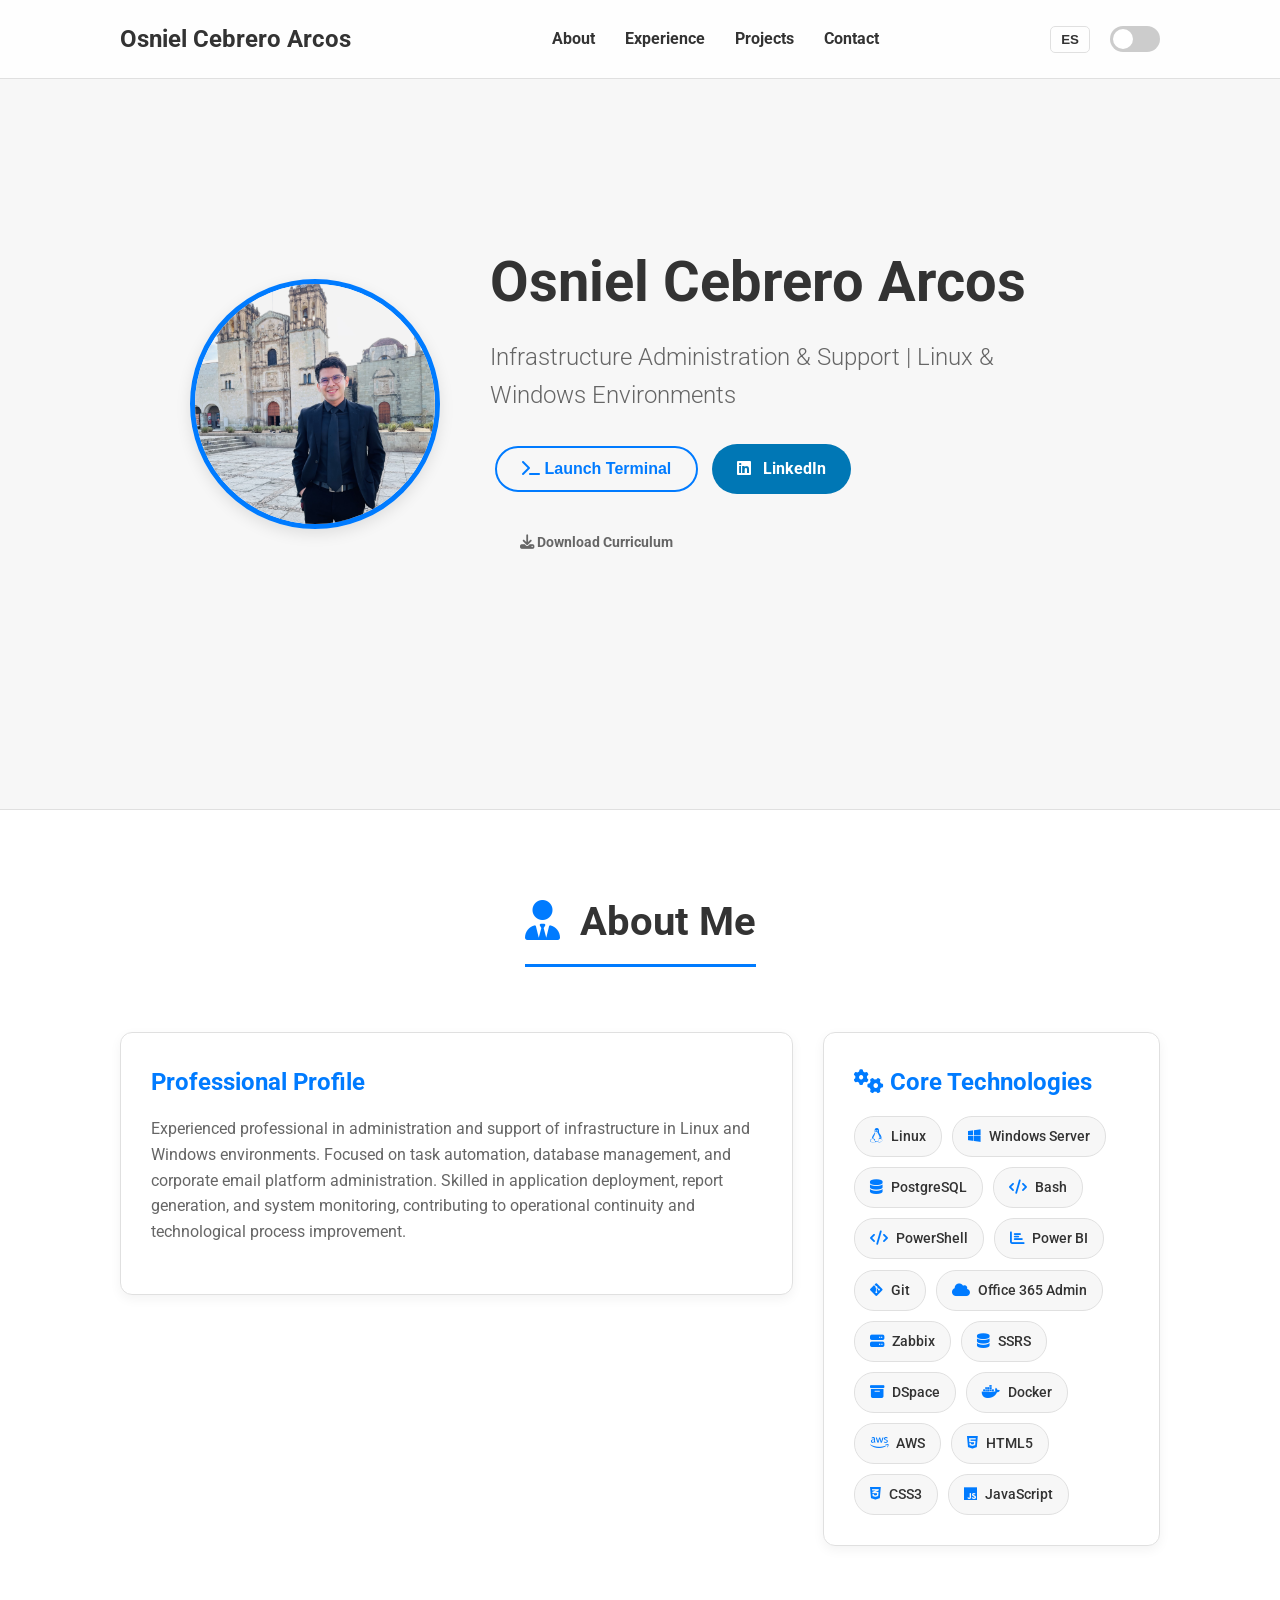
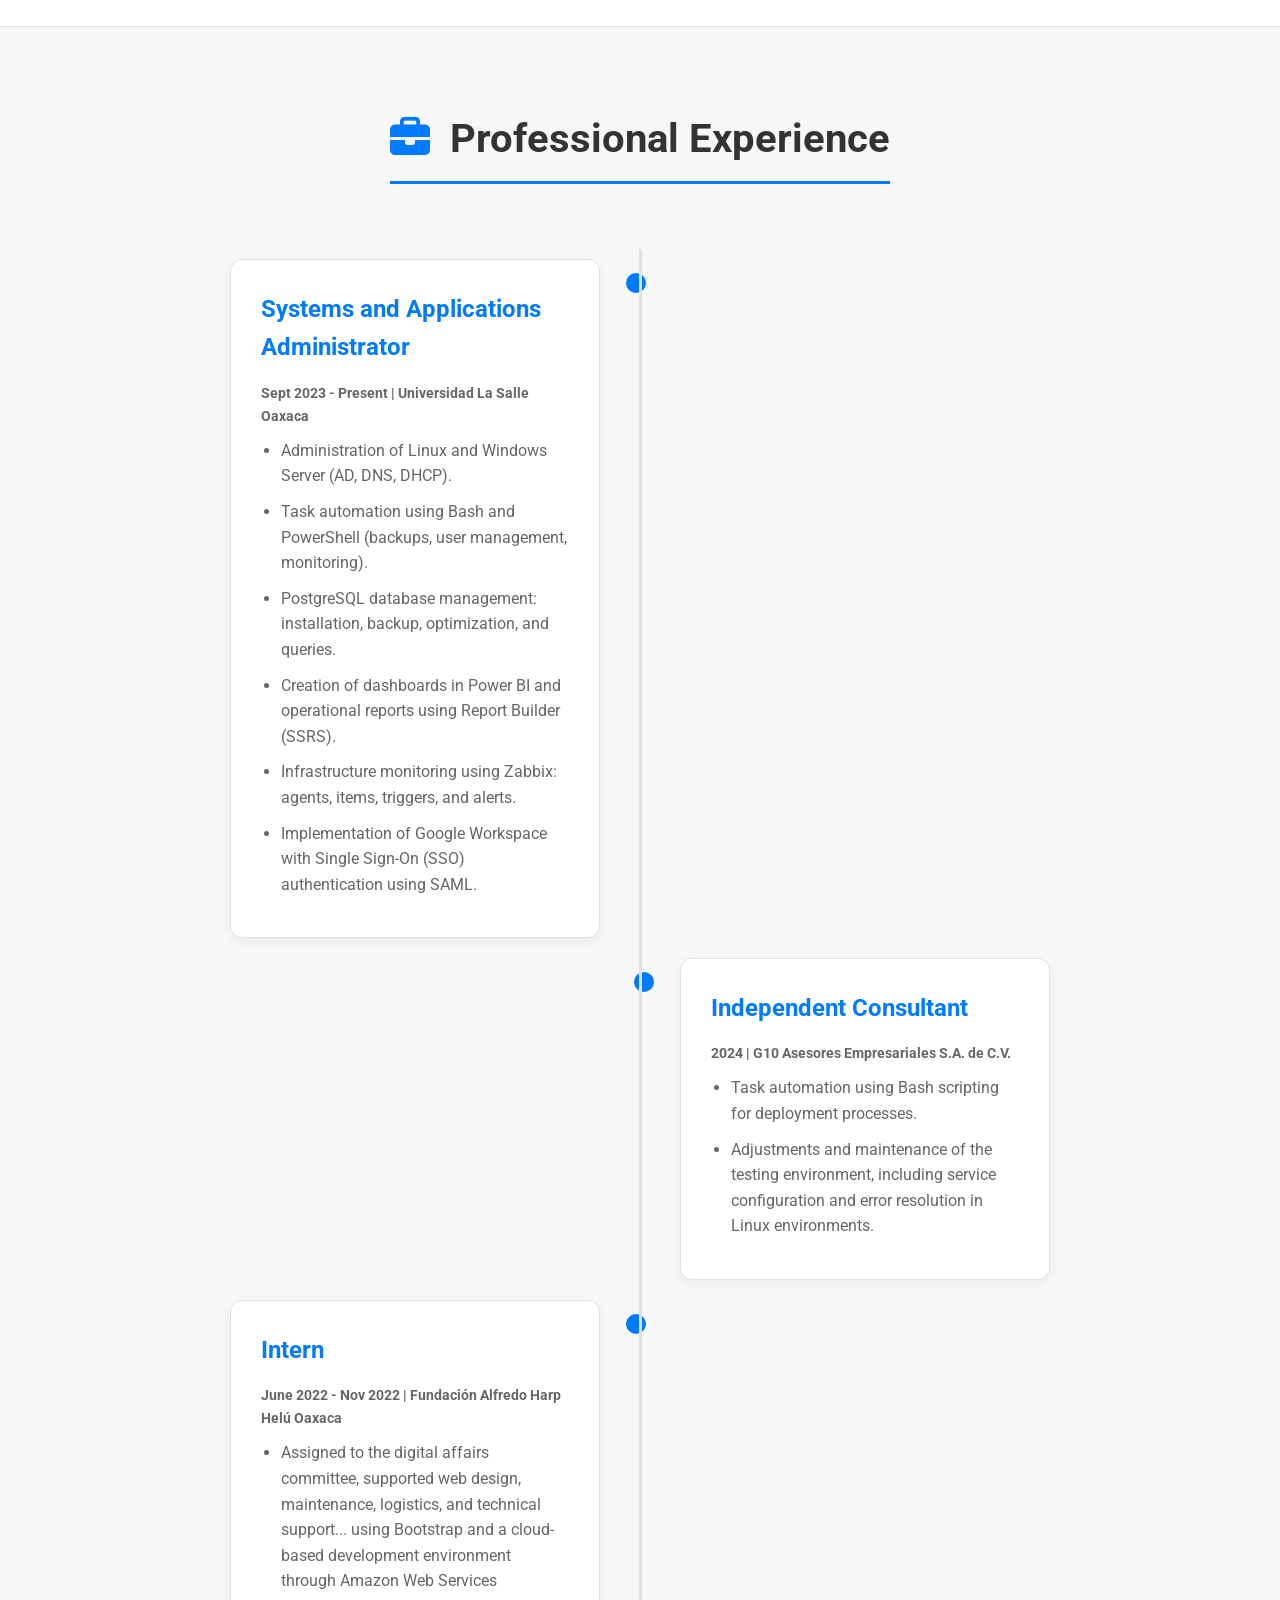
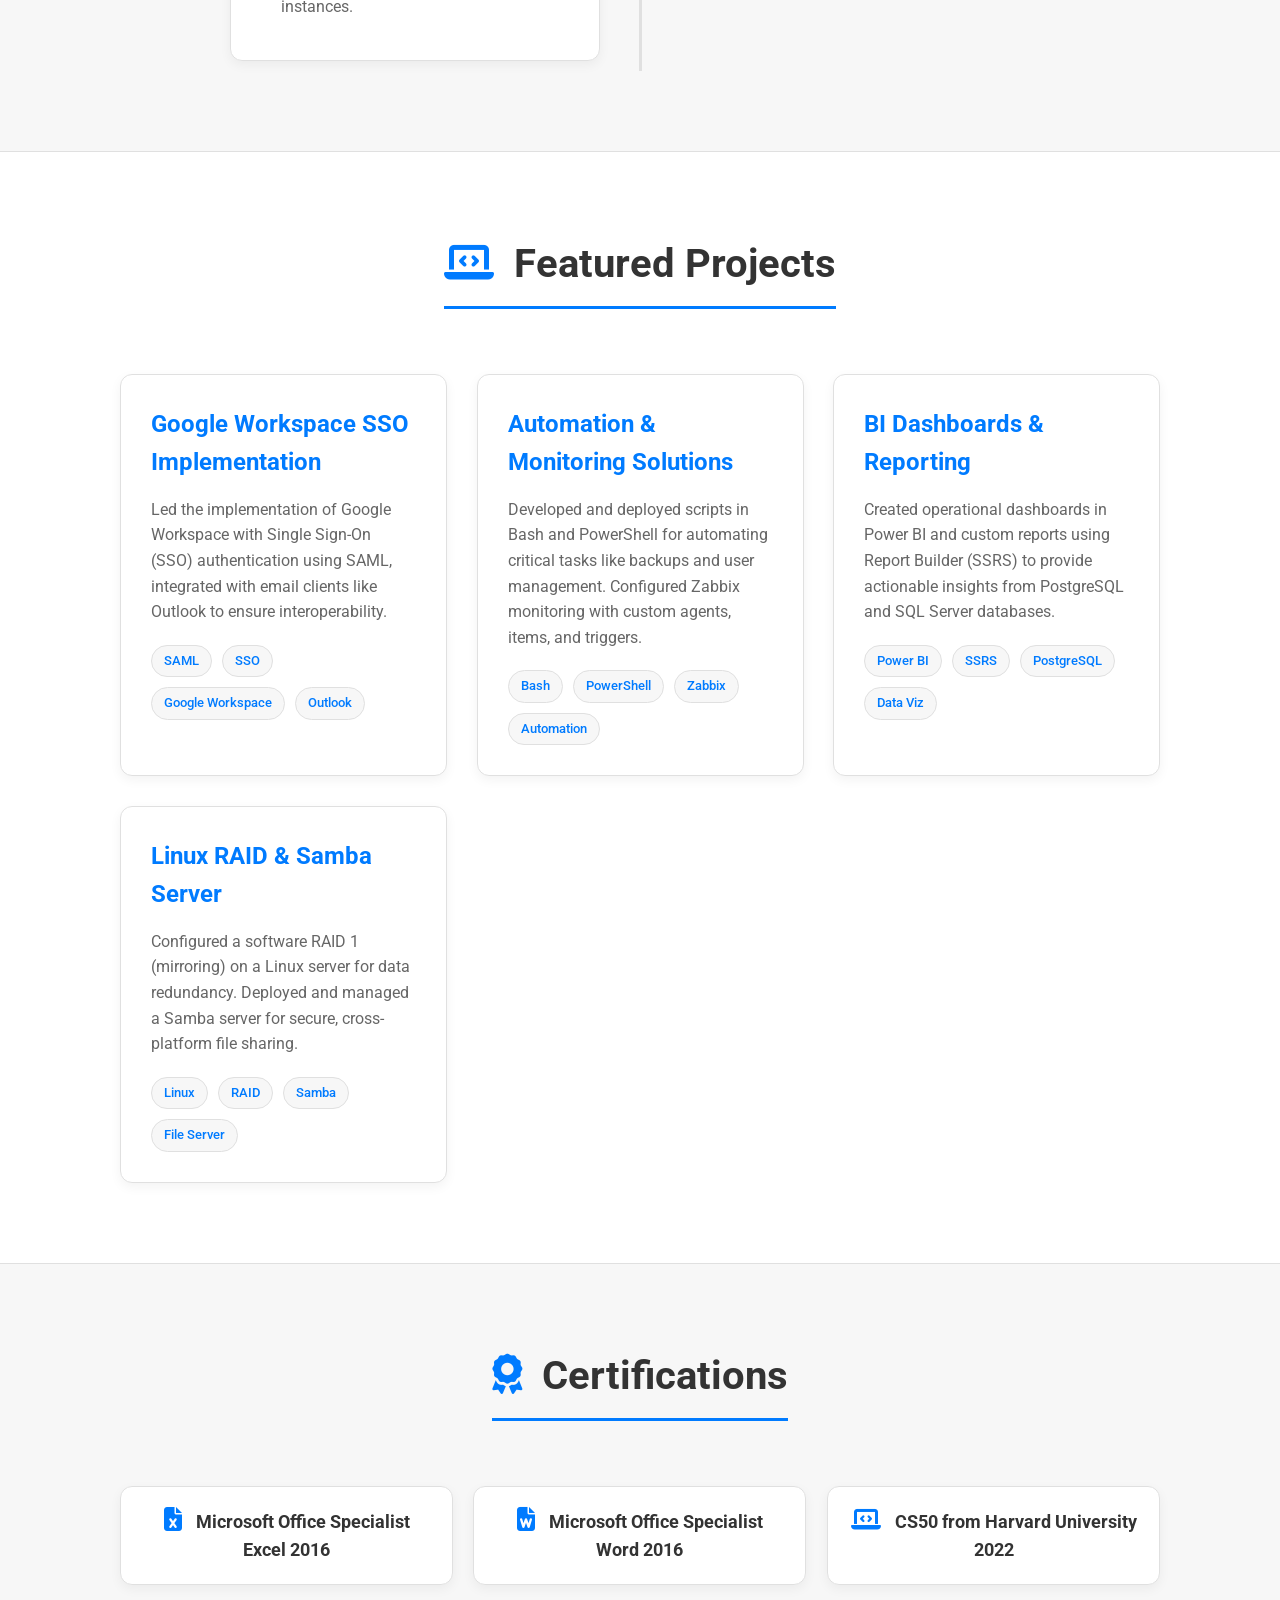
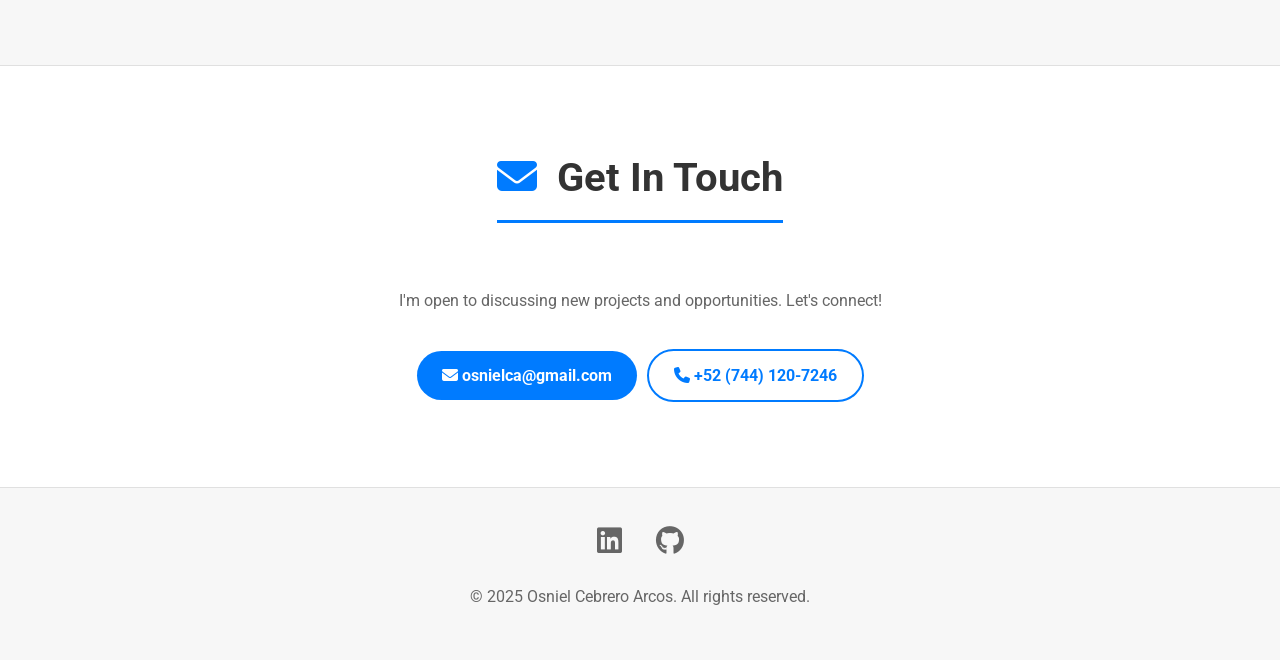
==== commit 8accd6d6: "." ====
--- a/index.html
+++ b/index.html
@@ -1,262 +1 @@
-<!DOCTYPE html>
-<html lang="en">
-<head>
-    <meta charset="UTF-8">
-    <meta name="viewport" content="width=device-width, initial-scale=1.0">
-    <title>Osniel Cebrero Arcos - Systems & Infrastructure</title>
-
-    <link rel="icon" href="assets/img/apple-touch-icon.png" type="image/png">
-    
-    <link rel="stylesheet" href="style.css">
-    <link href="https://fonts.googleapis.com/css2?family=Roboto:wght@300;400;700&family=Source_Code_Pro:wght@400;700&display=swap" rel="stylesheet">
-    <link rel="stylesheet" href="https://cdnjs.cloudflare.com/ajax/libs/font-awesome/6.4.0/css/all.min.css">
-</head>
-<body>
-
-    <nav id="navbar">
-        <div class="container">
-            <a href="#hero" class="nav-logo">Osniel Cebrero Arcos</a>
-            <ul class="nav-links">
-                <li><a href="#about" data-key="nav_about">About</a></li>
-                <li><a href="#experience" data-key="nav_experience">Experience</a></li>
-                <li><a href="#projects" data-key="nav_projects">Projects</a></li>
-                <li><a href="#contact" data-key="nav_contact">Contact</a></li>
-            </ul>
-            <div class="nav-toggles">
-                <button id="lang-toggle" class="btn-toggle">ES</button>
-                <label class="theme-switch">
-                    <input type="checkbox" id="theme-toggle">
-                    <span class="slider"></span>
-                </label>
-            </div>
-        </div>
-    </nav>
-
-    <header id="hero" class="section">
-        <div class="container hero-container">
-            
-            <div class="hero-image reveal">
-                <img src="profile.jpg" alt="Foto de Osniel Cebrero Arcos">
-            </div>
-
-            <div class="hero-content reveal">
-                <h1 data-key="hero_title">Osniel Cebrero Arcos</h1>
-                <p class="subtitle" data-key="hero_subtitle">Infrastructure Administration & Support | Linux & Windows Environments</p>
-                <div class="hero-buttons">
-                    <!-- <a href="#projects" class="btn btn-primary" data-key="hero_btn_projects">View My Projects</a> -->
-                    <button id="open-terminal-btn" class="btn btn-secondary">
-                        <i class="fa-solid fa-terminal"></i> <span data-key="hero_btn_terminal">Launch Terminal</span>
-                    </button>
-                    <a href="https://www.linkedin.com/in/osniel-cebrero-arcos/" target="_blank" class="btn btn-icon">
-                        <i class="fa-brands fa-linkedin"></i> LinkedIn
-                    </a>
-                </div>
-                <a href="Osniel Cebrero Arcos.pdf" class="btn btn-download" download>
-                    <i class="fa-solid fa-download"></i> <span data-key="hero_btn_cv">Download Curriculum</span>
-                </a>
-            </div>
-
-        </div>
-    </header>
-
-    <main>
-        <section id="about" class="section">
-            <div class="container">
-                <div class="section-title reveal">
-                    <h2 data-key="about_title"><i class="fa-solid fa-user-tie"></i> About Me</h2>
-                </div>
-                <div class="about-content">
-                    <div class="about-text card reveal">
-                        <h3 data-key="about_subtitle1">Professional Profile</h3>
-                        <p data-key="about_p">Experienced professional in administration and support of infrastructure in Linux and Windows environments. Focused on task automation, database management, and corporate email platform administration. Skilled in application deployment, report generation, and system monitoring, contributing to operational continuity and technological process improvement.</p>
-                    </div>
-                    <div class="skills-card card reveal">
-                        <h3 data-key="about_subtitle2"><i class="fa-solid fa-cogs"></i> Core Technologies</h3>
-                        <div class="skills-grid">
-                            <span class="reveal"><i class="fa-brands fa-linux"></i> Linux</span>
-                            <span class="reveal"><i class="fa-brands fa-windows"></i> Windows Server</span>
-                            <span class="reveal"><i class="fa-solid fa-database"></i> PostgreSQL</span>
-                            <span class="reveal"><i class="fa-solid fa-code"></i> Bash</span>
-                            <span class="reveal"><i class="fa-solid fa-code"></i> PowerShell</span>
-                            <span class="reveal"><i class="fa-solid fa-chart-bar"></i> Power BI</span>
-                            <span class="reveal"><i class="fa-brands fa-git-alt"></i> Git</span>
-                            <span class="reveal"><i class="fa-solid fa-cloud"></i> Office 365 Admin</span>
-                            <span class="reveal"><i class="fa-solid fa-server"></i> Zabbix</span>
-                            <span class="reveal"><i class="fa-solid fa-database"></i> SSRS</span>
-                            <span class="reveal"><i class="fa-solid fa-box-archive"></i> DSpace</span>
-                            <span class="reveal"><i class="fa-brands fa-docker"></i> Docker</span>
-                            <span class="reveal"><i class="fa-brands fa-aws"></i> AWS</span>
-                            <span class="reveal"><i class="fa-brands fa-html5"></i> HTML5</span>
-                            <span class="reveal"><i class="fa-brands fa-css3-alt"></i> CSS3</span>
-                            <span class="reveal"><i class="fa-brands fa-js"></i> JavaScript</span>
-                        </div>
-                    </div>
-                </div>
-            </div>
-        </section>
-
-        <section id="experience" class="section">
-            <div class="container">
-                <div class="section-title reveal">
-                    <h2 data-key="exp_title"><i class="fa-solid fa-briefcase"></i> Professional Experience</h2>
-                </div>
-                <div class="timeline">
-                    <div class="timeline-item reveal">
-                        <div class="timeline-content card">
-                            <h3 data-key="exp_job1_title">Systems and Applications Administrator</h3>
-                            <span class="timeline-date" data-key="exp_job1_date">Sept 2023 - Present | Universidad La Salle Oaxaca</span>
-                            <ul data-key="exp_job1_list">
-                                <li>Administration of Linux and Windows Server (AD, DNS, DHCP).</li>
-                                <li>Task automation using Bash and PowerShell (backups, user management, monitoring).</li>
-                                <li>PostgreSQL database management: installation, backup, optimization, and queries.</li>
-                                <li>Creation of dashboards in Power BI and operational reports using Report Builder (SSRS).</li>
-                                <li>Infrastructure monitoring using Zabbix: agents, items, triggers, and alerts.</li>
-                                <li>Implementation of Google Workspace with Single Sign-On (SSO) authentication using SAML.</li>
-                            </ul>
-                        </div>
-                    </div>
-                    <div class="timeline-item reveal">
-                        <div class="timeline-content card">
-                            <h3 data-key="exp_job2_title">Independent Consultant</h3>
-                            <span class="timeline-date" data-key="exp_job2_date">2024 | G10 Asesores Empresariales S.A. de C.V.</span>
-                            <ul data-key="exp_job2_list">
-                                <li>Task automation using Bash scripting for deployment processes.</li>
-                                <li>Adjustments and maintenance of the testing environment, including service configuration and error resolution in Linux environments.</li>
-                            </ul>
-                        </div>
-                    </div>
-                    <div class="timeline-item reveal">
-                        <div class="timeline-content card">
-                            <h3 data-key="exp_job3_title">Intern</h3>
-                            <span class="timeline-date" data-key="exp_job3_date">June 2022 - Nov 2022 | Fundación Alfredo Harp Helú Oaxаса</span>
-                            <ul data-key="exp_job3_list">
-                                <li>Assigned to the digital affairs committee, supported web design, maintenance, logistics, and technical support... using Bootstrap and a cloud-based development environment through Amazon Web Services instances.</li>
-                            </ul>
-                        </div>
-                    </div>
-                </div>
-            </div>
-        </section>
-
-        <section id="projects" class="section">
-            <div class="container">
-                <div class="section-title reveal">
-                    <h2 data-key="proj_title"><i class="fa-solid fa-laptop-code"></i> Featured Projects</h2>
-                </div>
-                <div class="projects-grid">
-                    <div class="card project-card reveal">
-                        <h3 data-key="proj_1_title">Google Workspace SSO Implementation</h3>
-                        <p data-key="proj_1_desc">Led the implementation of Google Workspace with Single Sign-On (SSO) authentication using SAML, integrated with email clients like Outlook to ensure interoperability.</p>
-                        <div class="project-tags">
-                            <span>SAML</span>
-                            <span>SSO</span>
-                            <span>Google Workspace</span>
-                            <span>Outlook</span>
-                        </div>
-                    </div>
-                    <div class="card project-card reveal">
-                        <h3 data-key="proj_2_title">Automation & Monitoring Solutions</h3>
-                        <p data-key="proj_2_desc">Developed and deployed scripts in Bash and PowerShell for automating critical tasks like backups and user management. Configured Zabbix monitoring with custom agents, items, and triggers.</p>
-                        <div class="project-tags">
-                            <span>Bash</span>
-                            <span>PowerShell</span>
-                            <span>Zabbix</span>
-                            <span>Automation</span>
-                        </div>
-                    </div>
-                    <div class="card project-card reveal">
-                        <h3 data-key="proj_3_title">BI Dashboards & Reporting</h3>
-                        <p data-key="proj_3_desc">Created operational dashboards in Power BI and custom reports using Report Builder (SSRS) to provide actionable insights from PostgreSQL and SQL Server databases.</p>
-                        <div class="project-tags">
-                            <span>Power BI</span>
-                            <span>SSRS</span>
-                            <span>PostgreSQL</span>
-                            <span>Data Viz</span>
-                        </div>
-                    </div>
-                    <div class="card project-card reveal">
-                        <h3 data-key="proj_4_title">Linux RAID & Samba Server</h3>
-                        <p data-key="proj_4_desc">Configured a software RAID 1 (mirroring) on a Linux server for data redundancy. Deployed and managed a Samba server for secure, cross-platform file sharing.</p>
-                        <div class="project-tags">
-                            <span>Linux</span>
-                            <span>RAID</span>
-                            <span>Samba</span>
-                            <span>File Server</span>
-                        </div>
-                    </div>
-                </div>
-            </div>
-        </section>
-
-        <section id="certifications" class="section">
-             <div class="container">
-                <div class="section-title reveal">
-                    <h2 data-key="cert_title"><i class="fa-solid fa-award"></i> Certifications</h2>
-                </div>
-                <div class="cert-list">
-                    <a href="https://www.certiport.com/Portal/Pages/PrintTranscriptInfo.aspx?action=Cert&id=251&cvid=/Cp9caUr8mpqFY7ESusIKg==" target="_blank" class="cert-item card reveal">
-                        <i class="fa-solid fa-file-excel"></i> Microsoft Office Specialist Excel 2016
-                    </a>
-                    <a href="https://www.certiport.com/Portal/Pages/PrintTranscriptInfo.aspx?action=Cert&id=250&cvid=4RSqrgCVuCU1jAl/hnhS7w==" target="_blank" class="cert-item card reveal">
-                        <i class="fa-solid fa-file-word"></i> Microsoft Office Specialist Word 2016
-                    </a>
-                    <a href="https://certificates.cs50.io/526ad805-01e3-499d-aa0f-51e34bc18815.pdf" target="_blank" class="cert-item card reveal">
-                        <i class="fa-solid fa-laptop-code"></i> CS50 from Harvard University 2022
-                    </a>
-                </div>
-            </div>
-        </section>
-
-        <section id="contact" class="section">
-            <div class="container reveal">
-                <div class="section-title">
-                    <h2 data-key="contact_title"><i class="fa-solid fa-envelope"></i> Get In Touch</h2>
-                </div>
-                <p data-key="contact_p">I'm open to discussing new projects and opportunities. Let's connect!</p>
-                <div class="contact-links">
-                    <a href="mailto:osnielca@gmail.com" class="btn btn-primary">
-                        <i class="fa-solid fa-envelope"></i> osnielca@gmail.com
-                    </a>
-                    <a href="tel:+527441207246" class="btn btn-secondary">
-                        <i class="fa-solid fa-phone"></i> +52 (744) 120-7246
-                    </a>
-                </div>
-            </div>
-        </section>
-    </main>
-
-    <footer class="reveal">
-        <div class="container">
-            <div class="social-links">
-                <a href="https://www.linkedin.com/in/osniel-cebrero-arcos/" target="_blank" aria-label="LinkedIn"><i class="fa-brands fa-linkedin"></i></a>
-                <a href="https://github.com/OsnielC" target="_blank" aria-label="GitHub"><i class="fa-brands fa-github"></i></a>
-            </div>
-            <p data-key="footer_text">&copy; 2025 Osniel Cebrero Arcos. All rights reserved.</p>
-        </div>
-    </footer>
-
-    <div id="terminal-modal" class="modal-overlay">
-        <div id="terminal-window" class="card">
-            <div id="terminal-header">
-                <div class="header-buttons">
-                    <span class="dot red" id="terminal-close-btn"></span>
-                    <span class="dot yellow"></span>
-                    <span class="dot green"></span>
-                </div>
-                <div class="header-title">
-                    osniel@cloud-server: ~
-                </div>
-            </div>
-            <div id="terminal-body">
-                <div id="terminal-output"></div>
-                <div id="input-line">
-                    <span class="prompt">osniel@cloud-server:~$</span>
-                    <input type="text" id="terminal-command-input" autofocus>
-                </div>
-            </div>
-        </div>
-    </div>
-
-    <script src="script.js"></script>
-</body>
-</html>+<!doctypehtml><html lang=en><meta charset=UTF-8><meta content="width=device-width,initial-scale=1"name=viewport><title>Osniel Cebrero Arcos - Systems & Infrastructure</title><link href=assets/img/apple-touch-icon.png rel=icon type=image/png><link href=style.css rel=stylesheet><link href="https://fonts.googleapis.com/css2?family=Roboto:wght@300;400;700&family=Source_Code_Pro:wght@400;700&display=swap"rel=stylesheet><link href=https://cdnjs.cloudflare.com/ajax/libs/font-awesome/6.4.0/css/all.min.css rel=stylesheet><nav id=navbar><div class=container><a href=#hero class=nav-logo>Osniel Cebrero Arcos</a><ul class=nav-links><li><a href=#about data-key=nav_about>About</a><li><a href=#experience data-key=nav_experience>Experience</a><li><a href=#projects data-key=nav_projects>Projects</a><li><a href=#contact data-key=nav_contact>Contact</a></ul><div class=nav-toggles><button class=btn-toggle id=lang-toggle>ES</button> <label class=theme-switch><input id=theme-toggle type=checkbox> <span class=slider></span></label></div></div></nav><header class=section id=hero><div class="container hero-container"><div class="reveal hero-image"><img alt="Foto de Osniel Cebrero Arcos"src=profile.jpg></div><div class="reveal hero-content"><h1 data-key=hero_title>Osniel Cebrero Arcos</h1><p data-key=hero_subtitle class=subtitle>Infrastructure Administration & Support | Linux & Windows Environments<div class=hero-buttons><button class="btn btn-secondary"id=open-terminal-btn><i class="fa-solid fa-terminal"></i> <span data-key=hero_btn_terminal>Launch Terminal</span></button> <a href=https://www.linkedin.com/in/osniel-cebrero-arcos/ class="btn btn-icon"target=_blank><i class="fa-brands fa-linkedin"></i> LinkedIn</a></div><a href="Osniel Cebrero Arcos.pdf"class="btn btn-download"download><i class="fa-solid fa-download"></i> <span data-key=hero_btn_cv>Download Curriculum</span></a></div></div></header><main><section class=section id=about><div class=container><div class="reveal section-title"><h2 data-key=about_title><i class="fa-solid fa-user-tie"></i> About Me</h2></div><div class=about-content><div class="reveal card about-text"><h3 data-key=about_subtitle1>Professional Profile</h3><p data-key=about_p>Experienced professional in administration and support of infrastructure in Linux and Windows environments. Focused on task automation, database management, and corporate email platform administration. Skilled in application deployment, report generation, and system monitoring, contributing to operational continuity and technological process improvement.</div><div class="reveal card skills-card"><h3 data-key=about_subtitle2><i class="fa-solid fa-cogs"></i> Core Technologies</h3><div class=skills-grid><span class=reveal><i class="fa-brands fa-linux"></i> Linux</span> <span class=reveal><i class="fa-brands fa-windows"></i> Windows Server</span> <span class=reveal><i class="fa-solid fa-database"></i> PostgreSQL</span> <span class=reveal><i class="fa-solid fa-code"></i> Bash</span> <span class=reveal><i class="fa-solid fa-code"></i> PowerShell</span> <span class=reveal><i class="fa-solid fa-chart-bar"></i> Power BI</span> <span class=reveal><i class="fa-brands fa-git-alt"></i> Git</span> <span class=reveal><i class="fa-solid fa-cloud"></i> Office 365 Admin</span> <span class=reveal><i class="fa-solid fa-server"></i> Zabbix</span> <span class=reveal><i class="fa-solid fa-database"></i> SSRS</span> <span class=reveal><i class="fa-solid fa-box-archive"></i> DSpace</span> <span class=reveal><i class="fa-brands fa-docker"></i> Docker</span> <span class=reveal><i class="fa-brands fa-aws"></i> AWS</span> <span class=reveal><i class="fa-brands fa-html5"></i> HTML5</span> <span class=reveal><i class="fa-brands fa-css3-alt"></i> CSS3</span> <span class=reveal><i class="fa-brands fa-js"></i> JavaScript</span></div></div></div></div></section><section class=section id=experience><div class=container><div class="reveal section-title"><h2 data-key=exp_title><i class="fa-solid fa-briefcase"></i> Professional Experience</h2></div><div class=timeline><div class="reveal timeline-item"><div class="card timeline-content"><h3 data-key=exp_job1_title>Systems and Applications Administrator</h3><span class=timeline-date data-key=exp_job1_date>Sept 2023 - Present | Universidad La Salle Oaxaca</span><ul data-key=exp_job1_list><li>Administration of Linux and Windows Server (AD, DNS, DHCP).<li>Task automation using Bash and PowerShell (backups, user management, monitoring).<li>PostgreSQL database management: installation, backup, optimization, and queries.<li>Creation of dashboards in Power BI and operational reports using Report Builder (SSRS).<li>Infrastructure monitoring using Zabbix: agents, items, triggers, and alerts.<li>Implementation of Google Workspace with Single Sign-On (SSO) authentication using SAML.</ul></div></div><div class="reveal timeline-item"><div class="card timeline-content"><h3 data-key=exp_job2_title>Independent Consultant</h3><span class=timeline-date data-key=exp_job2_date>2024 | G10 Asesores Empresariales S.A. de C.V.</span><ul data-key=exp_job2_list><li>Task automation using Bash scripting for deployment processes.<li>Adjustments and maintenance of the testing environment, including service configuration and error resolution in Linux environments.</ul></div></div><div class="reveal timeline-item"><div class="card timeline-content"><h3 data-key=exp_job3_title>Intern</h3><span class=timeline-date data-key=exp_job3_date>June 2022 - Nov 2022 | Fundación Alfredo Harp Helú Oaxаса</span><ul data-key=exp_job3_list><li>Assigned to the digital affairs committee, supported web design, maintenance, logistics, and technical support... using Bootstrap and a cloud-based development environment through Amazon Web Services instances.</ul></div></div></div></div></section><section class=section id=projects><div class=container><div class="reveal section-title"><h2 data-key=proj_title><i class="fa-solid fa-laptop-code"></i> Featured Projects</h2></div><div class=projects-grid><div class="reveal card project-card"><h3 data-key=proj_1_title>Google Workspace SSO Implementation</h3><p data-key=proj_1_desc>Led the implementation of Google Workspace with Single Sign-On (SSO) authentication using SAML, integrated with email clients like Outlook to ensure interoperability.<div class=project-tags><span>SAML</span> <span>SSO</span> <span>Google Workspace</span> <span>Outlook</span></div></div><div class="reveal card project-card"><h3 data-key=proj_2_title>Automation & Monitoring Solutions</h3><p data-key=proj_2_desc>Developed and deployed scripts in Bash and PowerShell for automating critical tasks like backups and user management. Configured Zabbix monitoring with custom agents, items, and triggers.<div class=project-tags><span>Bash</span> <span>PowerShell</span> <span>Zabbix</span> <span>Automation</span></div></div><div class="reveal card project-card"><h3 data-key=proj_3_title>BI Dashboards & Reporting</h3><p data-key=proj_3_desc>Created operational dashboards in Power BI and custom reports using Report Builder (SSRS) to provide actionable insights from PostgreSQL and SQL Server databases.<div class=project-tags><span>Power BI</span> <span>SSRS</span> <span>PostgreSQL</span> <span>Data Viz</span></div></div><div class="reveal card project-card"><h3 data-key=proj_4_title>Linux RAID & Samba Server</h3><p data-key=proj_4_desc>Configured a software RAID 1 (mirroring) on a Linux server for data redundancy. Deployed and managed a Samba server for secure, cross-platform file sharing.<div class=project-tags><span>Linux</span> <span>RAID</span> <span>Samba</span> <span>File Server</span></div></div></div></div></section><section class=section id=certifications><div class=container><div class="reveal section-title"><h2 data-key=cert_title><i class="fa-solid fa-award"></i> Certifications</h2></div><div class=cert-list><a href="https://www.certiport.com/Portal/Pages/PrintTranscriptInfo.aspx?action=Cert&id=251&cvid=/Cp9caUr8mpqFY7ESusIKg=="class="reveal card cert-item"target=_blank><i class="fa-solid fa-file-excel"></i> Microsoft Office Specialist Excel 2016 </a><a href="https://www.certiport.com/Portal/Pages/PrintTranscriptInfo.aspx?action=Cert&id=250&cvid=4RSqrgCVuCU1jAl/hnhS7w=="class="reveal card cert-item"target=_blank><i class="fa-solid fa-file-word"></i> Microsoft Office Specialist Word 2016 </a><a href=https://certificates.cs50.io/526ad805-01e3-499d-aa0f-51e34bc18815.pdf class="reveal card cert-item"target=_blank><i class="fa-solid fa-laptop-code"></i> CS50 from Harvard University 2022</a></div></div></section><section class=section id=contact><div class="reveal container"><div class=section-title><h2 data-key=contact_title><i class="fa-solid fa-envelope"></i> Get In Touch</h2></div><p data-key=contact_p>I'm open to discussing new projects and opportunities. Let's connect!<div class=contact-links><a href=mailto:osnielca@gmail.com class="btn btn-primary"><i class="fa-solid fa-envelope"></i> osnielca@gmail.com </a><a href=tel:+527441207246 class="btn btn-secondary"><i class="fa-solid fa-phone"></i> +52 (744) 120-7246</a></div></div></section></main><footer class=reveal><div class=container><div class=social-links><a href=https://www.linkedin.com/in/osniel-cebrero-arcos/ target=_blank aria-label=LinkedIn><i class="fa-brands fa-linkedin"></i></a> <a href=https://github.com/OsnielC target=_blank aria-label=GitHub><i class="fa-brands fa-github"></i></a></div><p data-key=footer_text>© 2025 Osniel Cebrero Arcos. All rights reserved.</div></footer><div class=modal-overlay id=terminal-modal><div class=card id=terminal-window><div id=terminal-header><div class=header-buttons><span class="dot red"id=terminal-close-btn></span> <span class="dot yellow"></span> <span class="dot green"></span></div><div class=header-title>osniel@cloud-server: ~</div></div><div id=terminal-body><div id=terminal-output></div><div id=input-line><span class=prompt>osniel@cloud-server:~$</span> <input id=terminal-command-input autofocus></div></div></div></div><script src=script.js></script>
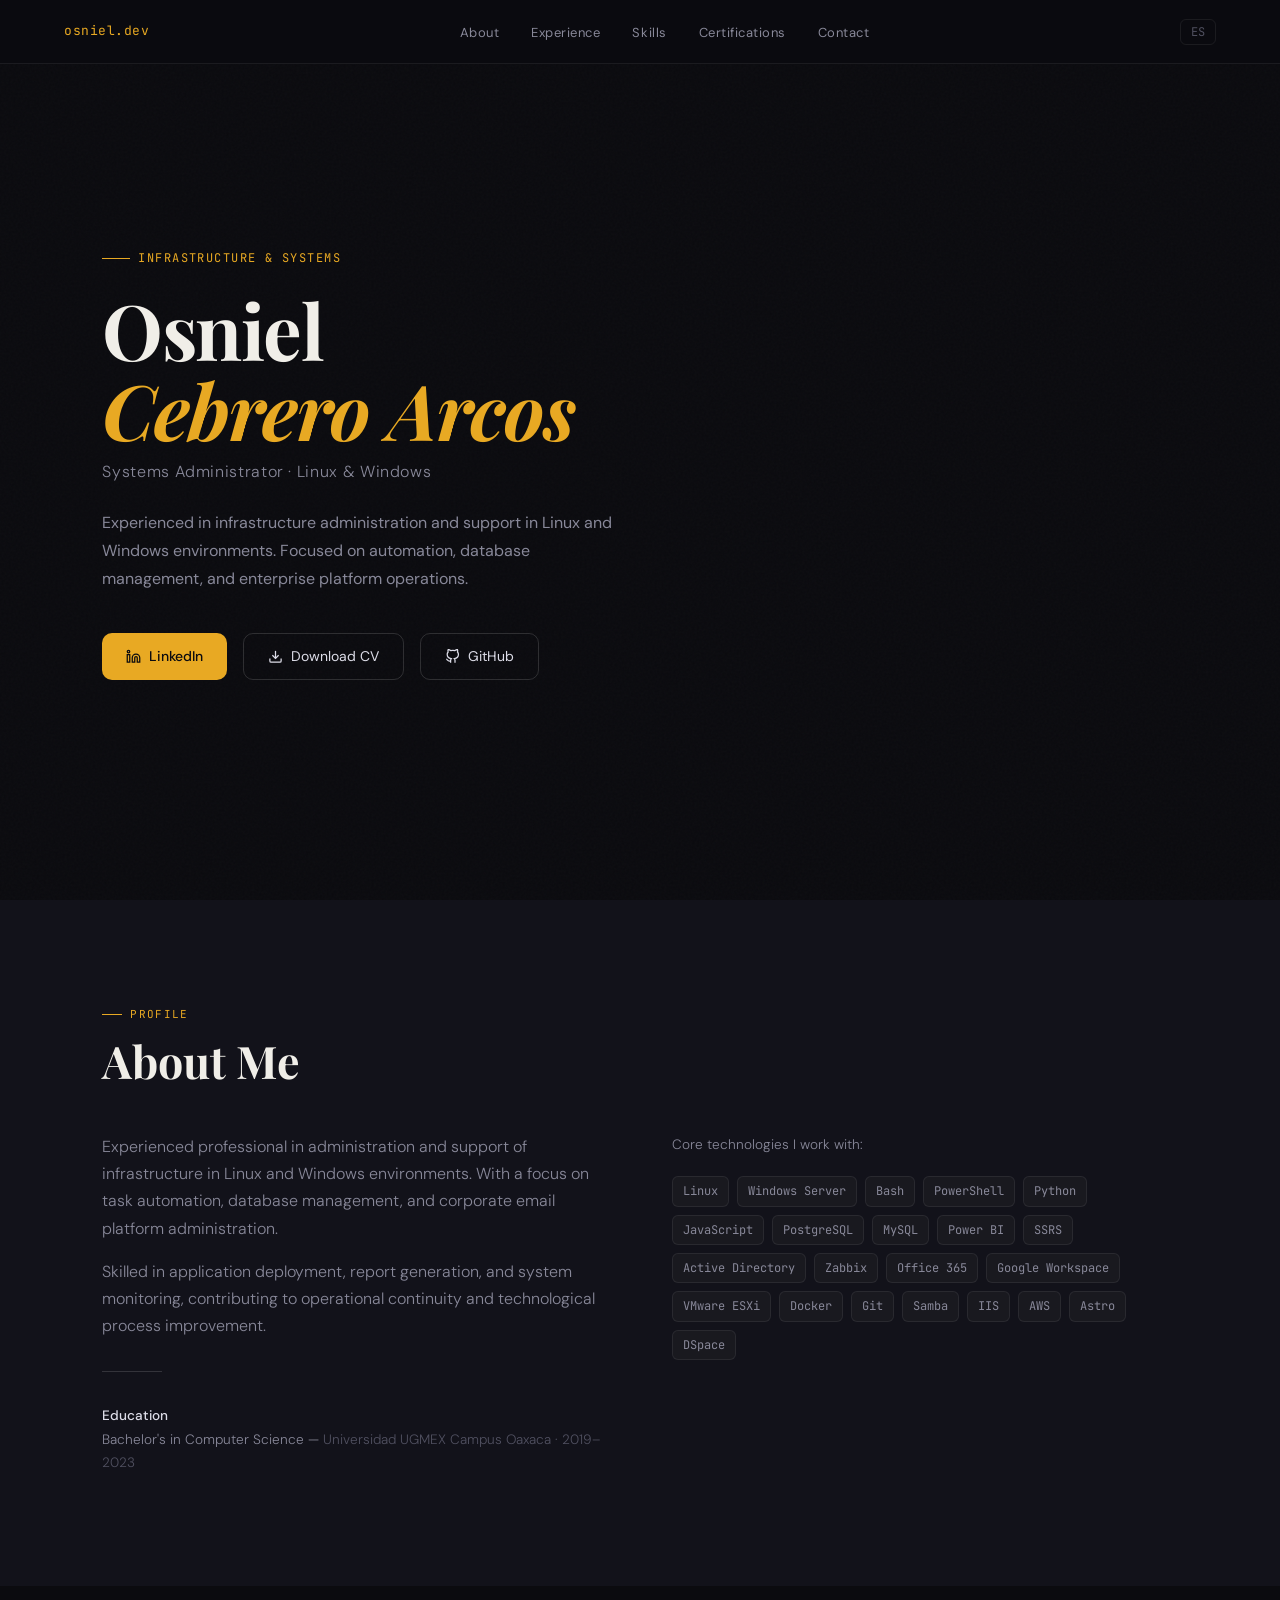
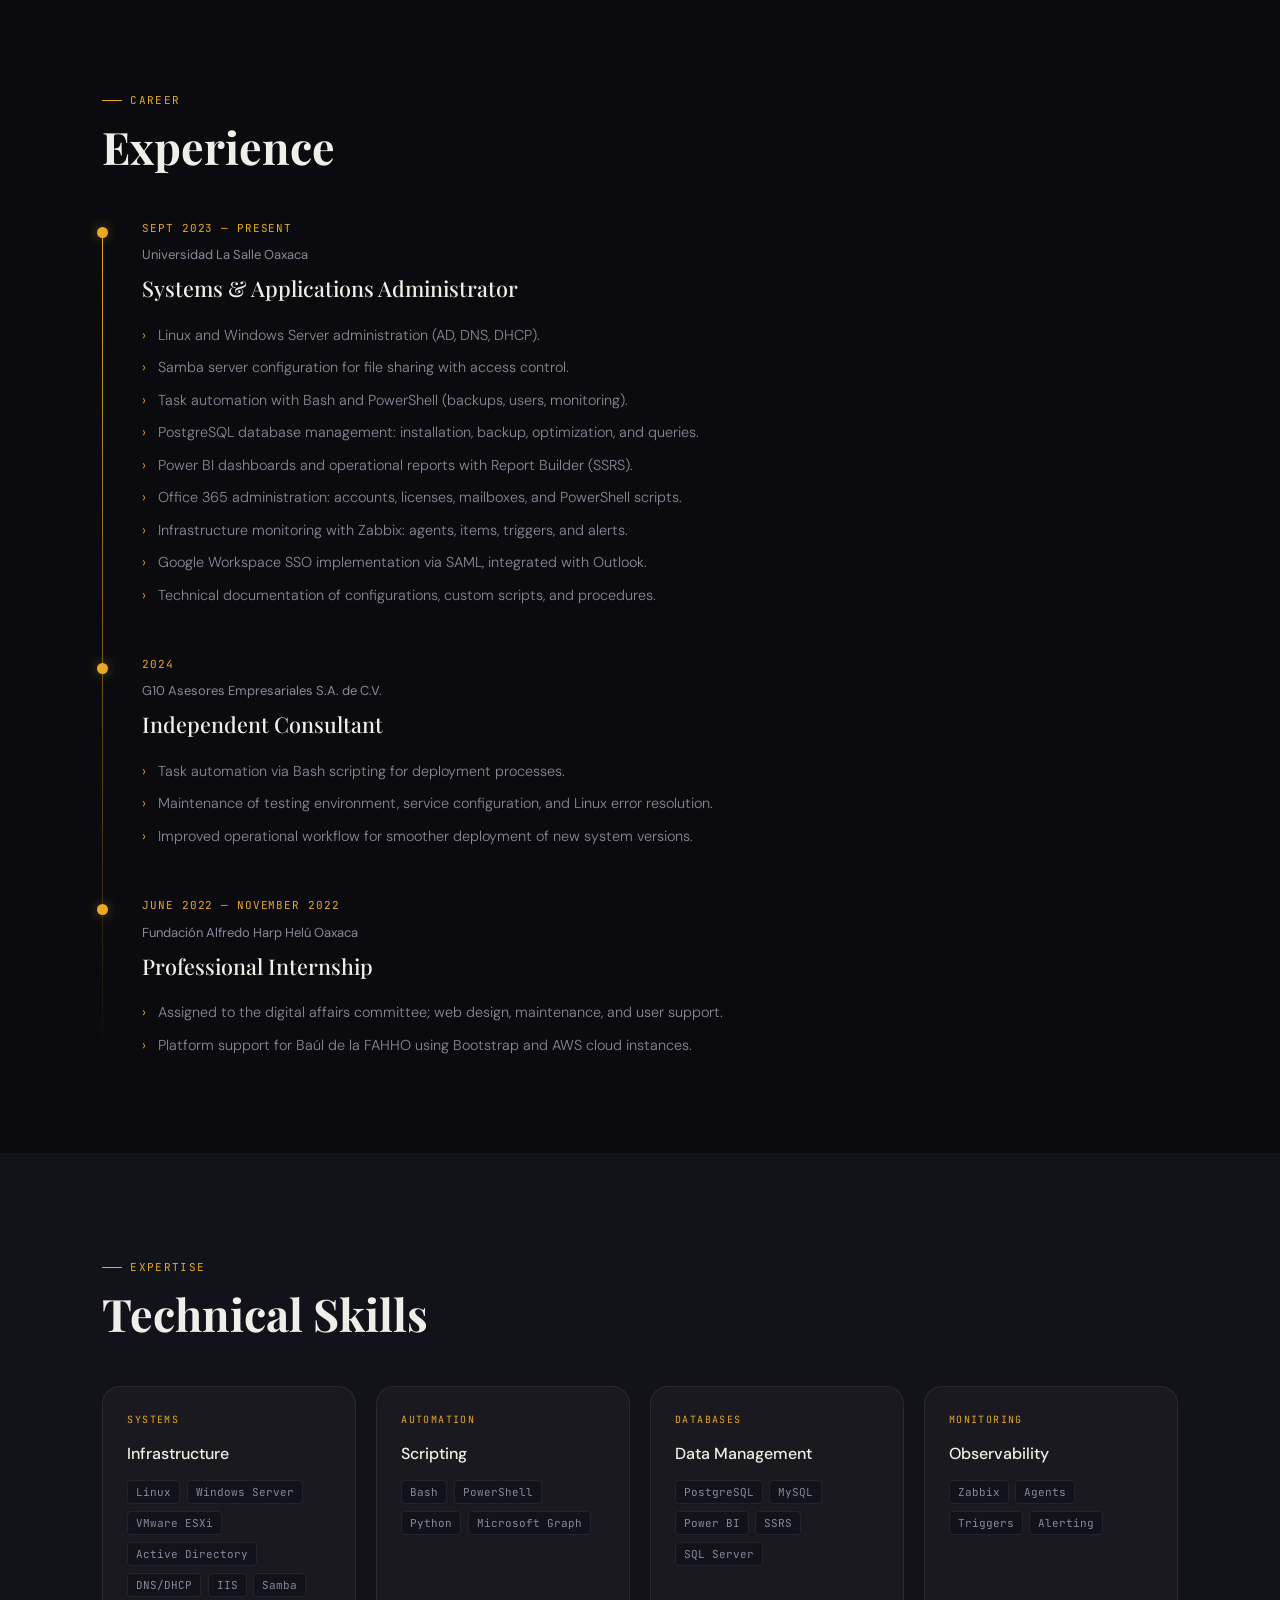
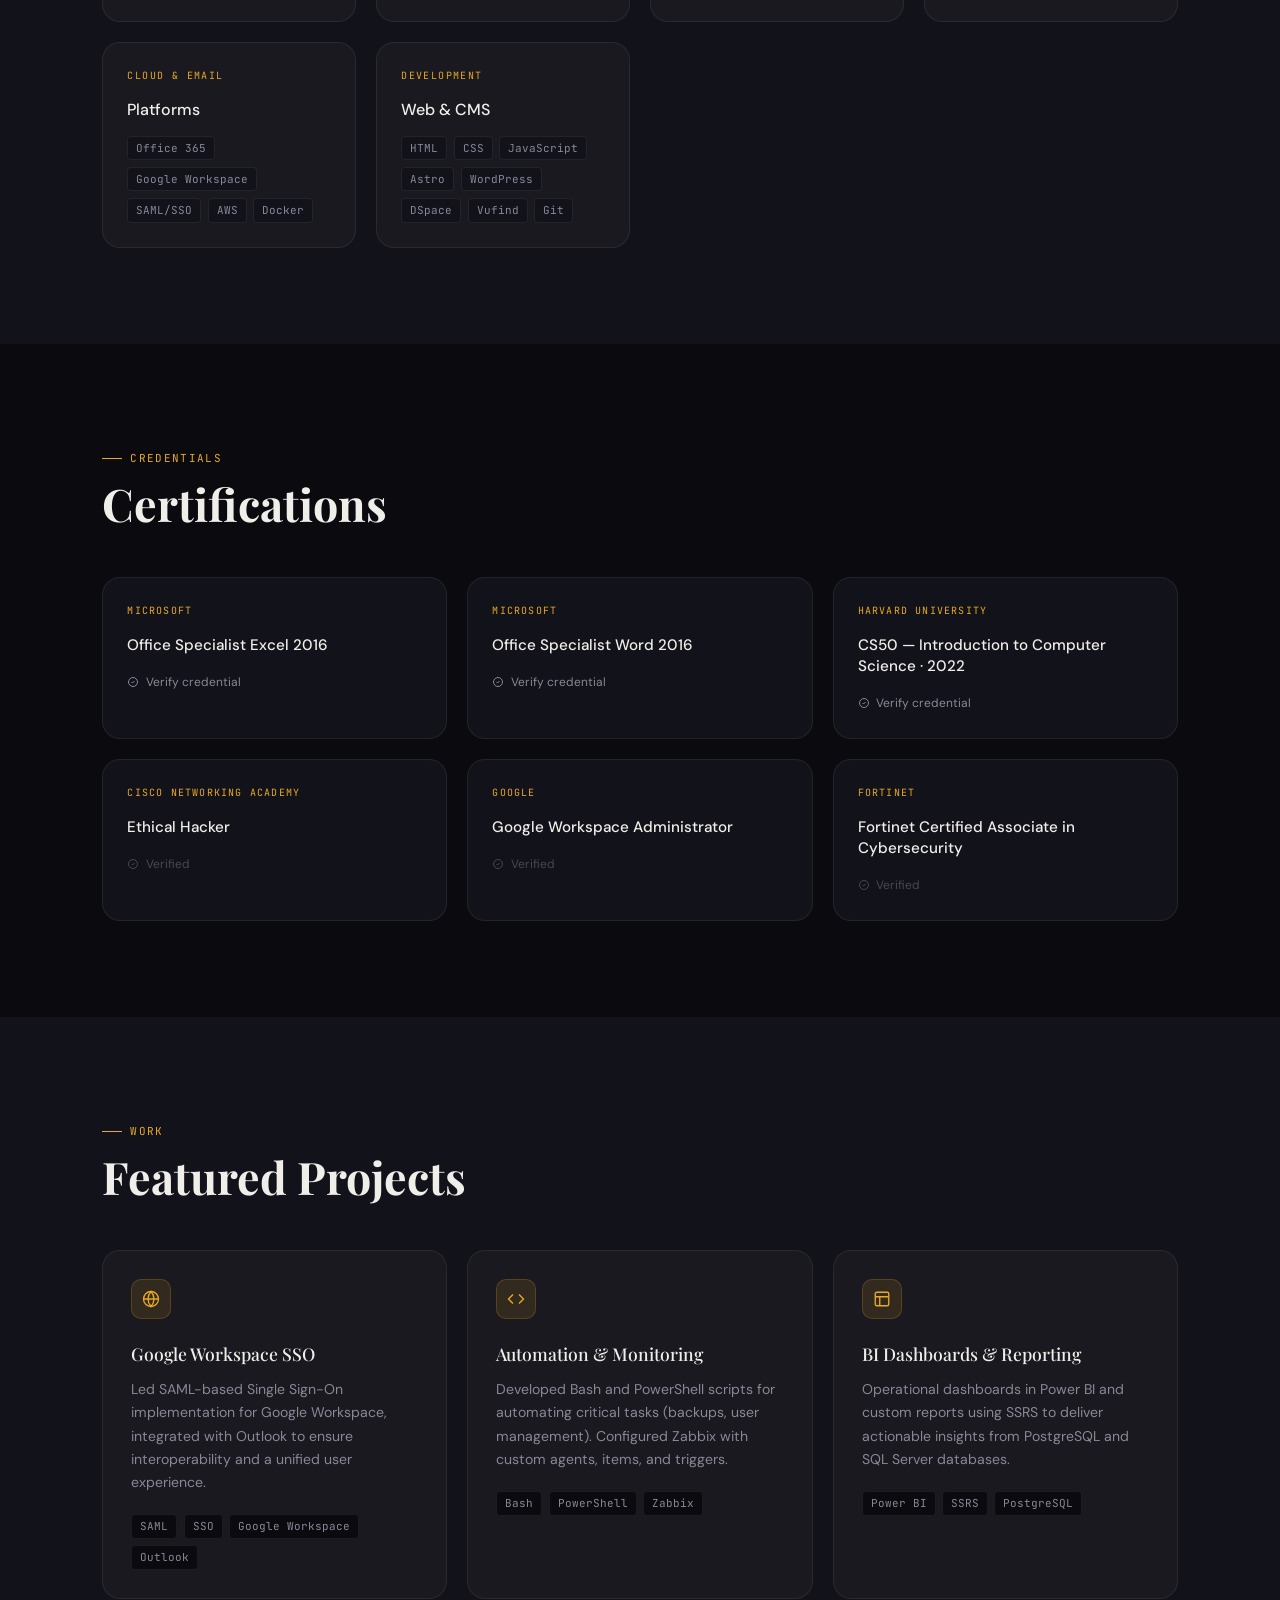
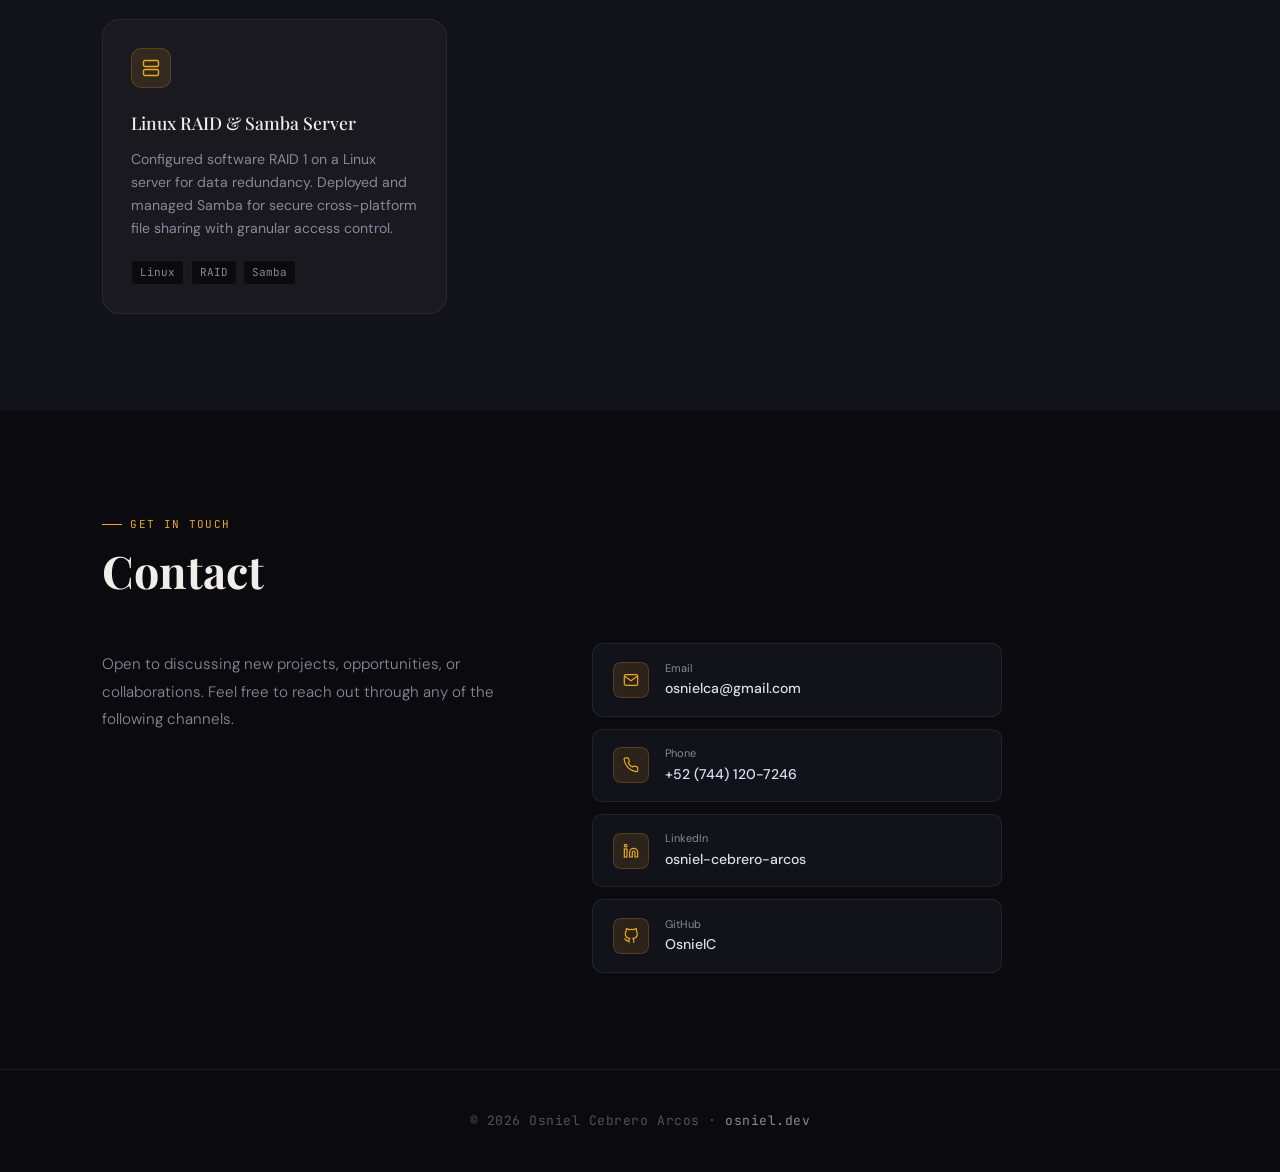
==== commit 219033cd: "Add files via upload 2026" ====
--- a/index.html
+++ b/index.html
@@ -1 +1,1101 @@
-<!doctypehtml><html lang=en><meta charset=UTF-8><meta content="width=device-width,initial-scale=1"name=viewport><title>Osniel Cebrero Arcos - Systems & Infrastructure</title><link href=assets/img/apple-touch-icon.png rel=icon type=image/png><link href=style.css rel=stylesheet><link href="https://fonts.googleapis.com/css2?family=Roboto:wght@300;400;700&family=Source_Code_Pro:wght@400;700&display=swap"rel=stylesheet><link href=https://cdnjs.cloudflare.com/ajax/libs/font-awesome/6.4.0/css/all.min.css rel=stylesheet><nav id=navbar><div class=container><a href=#hero class=nav-logo>Osniel Cebrero Arcos</a><ul class=nav-links><li><a href=#about data-key=nav_about>About</a><li><a href=#experience data-key=nav_experience>Experience</a><li><a href=#projects data-key=nav_projects>Projects</a><li><a href=#contact data-key=nav_contact>Contact</a></ul><div class=nav-toggles><button class=btn-toggle id=lang-toggle>ES</button> <label class=theme-switch><input id=theme-toggle type=checkbox> <span class=slider></span></label></div></div></nav><header class=section id=hero><div class="container hero-container"><div class="reveal hero-image"><img alt="Foto de Osniel Cebrero Arcos"src=profile.jpg></div><div class="reveal hero-content"><h1 data-key=hero_title>Osniel Cebrero Arcos</h1><p data-key=hero_subtitle class=subtitle>Infrastructure Administration & Support | Linux & Windows Environments<div class=hero-buttons><button class="btn btn-secondary"id=open-terminal-btn><i class="fa-solid fa-terminal"></i> <span data-key=hero_btn_terminal>Launch Terminal</span></button> <a href=https://www.linkedin.com/in/osniel-cebrero-arcos/ class="btn btn-icon"target=_blank><i class="fa-brands fa-linkedin"></i> LinkedIn</a></div><a href="Osniel Cebrero Arcos.pdf"class="btn btn-download"download><i class="fa-solid fa-download"></i> <span data-key=hero_btn_cv>Download Curriculum</span></a></div></div></header><main><section class=section id=about><div class=container><div class="reveal section-title"><h2 data-key=about_title><i class="fa-solid fa-user-tie"></i> About Me</h2></div><div class=about-content><div class="reveal card about-text"><h3 data-key=about_subtitle1>Professional Profile</h3><p data-key=about_p>Experienced professional in administration and support of infrastructure in Linux and Windows environments. Focused on task automation, database management, and corporate email platform administration. Skilled in application deployment, report generation, and system monitoring, contributing to operational continuity and technological process improvement.</div><div class="reveal card skills-card"><h3 data-key=about_subtitle2><i class="fa-solid fa-cogs"></i> Core Technologies</h3><div class=skills-grid><span class=reveal><i class="fa-brands fa-linux"></i> Linux</span> <span class=reveal><i class="fa-brands fa-windows"></i> Windows Server</span> <span class=reveal><i class="fa-solid fa-database"></i> PostgreSQL</span> <span class=reveal><i class="fa-solid fa-code"></i> Bash</span> <span class=reveal><i class="fa-solid fa-code"></i> PowerShell</span> <span class=reveal><i class="fa-solid fa-chart-bar"></i> Power BI</span> <span class=reveal><i class="fa-brands fa-git-alt"></i> Git</span> <span class=reveal><i class="fa-solid fa-cloud"></i> Office 365 Admin</span> <span class=reveal><i class="fa-solid fa-server"></i> Zabbix</span> <span class=reveal><i class="fa-solid fa-database"></i> SSRS</span> <span class=reveal><i class="fa-solid fa-box-archive"></i> DSpace</span> <span class=reveal><i class="fa-brands fa-docker"></i> Docker</span> <span class=reveal><i class="fa-brands fa-aws"></i> AWS</span> <span class=reveal><i class="fa-brands fa-html5"></i> HTML5</span> <span class=reveal><i class="fa-brands fa-css3-alt"></i> CSS3</span> <span class=reveal><i class="fa-brands fa-js"></i> JavaScript</span></div></div></div></div></section><section class=section id=experience><div class=container><div class="reveal section-title"><h2 data-key=exp_title><i class="fa-solid fa-briefcase"></i> Professional Experience</h2></div><div class=timeline><div class="reveal timeline-item"><div class="card timeline-content"><h3 data-key=exp_job1_title>Systems and Applications Administrator</h3><span class=timeline-date data-key=exp_job1_date>Sept 2023 - Present | Universidad La Salle Oaxaca</span><ul data-key=exp_job1_list><li>Administration of Linux and Windows Server (AD, DNS, DHCP).<li>Task automation using Bash and PowerShell (backups, user management, monitoring).<li>PostgreSQL database management: installation, backup, optimization, and queries.<li>Creation of dashboards in Power BI and operational reports using Report Builder (SSRS).<li>Infrastructure monitoring using Zabbix: agents, items, triggers, and alerts.<li>Implementation of Google Workspace with Single Sign-On (SSO) authentication using SAML.</ul></div></div><div class="reveal timeline-item"><div class="card timeline-content"><h3 data-key=exp_job2_title>Independent Consultant</h3><span class=timeline-date data-key=exp_job2_date>2024 | G10 Asesores Empresariales S.A. de C.V.</span><ul data-key=exp_job2_list><li>Task automation using Bash scripting for deployment processes.<li>Adjustments and maintenance of the testing environment, including service configuration and error resolution in Linux environments.</ul></div></div><div class="reveal timeline-item"><div class="card timeline-content"><h3 data-key=exp_job3_title>Intern</h3><span class=timeline-date data-key=exp_job3_date>June 2022 - Nov 2022 | Fundación Alfredo Harp Helú Oaxаса</span><ul data-key=exp_job3_list><li>Assigned to the digital affairs committee, supported web design, maintenance, logistics, and technical support... using Bootstrap and a cloud-based development environment through Amazon Web Services instances.</ul></div></div></div></div></section><section class=section id=projects><div class=container><div class="reveal section-title"><h2 data-key=proj_title><i class="fa-solid fa-laptop-code"></i> Featured Projects</h2></div><div class=projects-grid><div class="reveal card project-card"><h3 data-key=proj_1_title>Google Workspace SSO Implementation</h3><p data-key=proj_1_desc>Led the implementation of Google Workspace with Single Sign-On (SSO) authentication using SAML, integrated with email clients like Outlook to ensure interoperability.<div class=project-tags><span>SAML</span> <span>SSO</span> <span>Google Workspace</span> <span>Outlook</span></div></div><div class="reveal card project-card"><h3 data-key=proj_2_title>Automation & Monitoring Solutions</h3><p data-key=proj_2_desc>Developed and deployed scripts in Bash and PowerShell for automating critical tasks like backups and user management. Configured Zabbix monitoring with custom agents, items, and triggers.<div class=project-tags><span>Bash</span> <span>PowerShell</span> <span>Zabbix</span> <span>Automation</span></div></div><div class="reveal card project-card"><h3 data-key=proj_3_title>BI Dashboards & Reporting</h3><p data-key=proj_3_desc>Created operational dashboards in Power BI and custom reports using Report Builder (SSRS) to provide actionable insights from PostgreSQL and SQL Server databases.<div class=project-tags><span>Power BI</span> <span>SSRS</span> <span>PostgreSQL</span> <span>Data Viz</span></div></div><div class="reveal card project-card"><h3 data-key=proj_4_title>Linux RAID & Samba Server</h3><p data-key=proj_4_desc>Configured a software RAID 1 (mirroring) on a Linux server for data redundancy. Deployed and managed a Samba server for secure, cross-platform file sharing.<div class=project-tags><span>Linux</span> <span>RAID</span> <span>Samba</span> <span>File Server</span></div></div></div></div></section><section class=section id=certifications><div class=container><div class="reveal section-title"><h2 data-key=cert_title><i class="fa-solid fa-award"></i> Certifications</h2></div><div class=cert-list><a href="https://www.certiport.com/Portal/Pages/PrintTranscriptInfo.aspx?action=Cert&id=251&cvid=/Cp9caUr8mpqFY7ESusIKg=="class="reveal card cert-item"target=_blank><i class="fa-solid fa-file-excel"></i> Microsoft Office Specialist Excel 2016 </a><a href="https://www.certiport.com/Portal/Pages/PrintTranscriptInfo.aspx?action=Cert&id=250&cvid=4RSqrgCVuCU1jAl/hnhS7w=="class="reveal card cert-item"target=_blank><i class="fa-solid fa-file-word"></i> Microsoft Office Specialist Word 2016 </a><a href=https://certificates.cs50.io/526ad805-01e3-499d-aa0f-51e34bc18815.pdf class="reveal card cert-item"target=_blank><i class="fa-solid fa-laptop-code"></i> CS50 from Harvard University 2022</a></div></div></section><section class=section id=contact><div class="reveal container"><div class=section-title><h2 data-key=contact_title><i class="fa-solid fa-envelope"></i> Get In Touch</h2></div><p data-key=contact_p>I'm open to discussing new projects and opportunities. Let's connect!<div class=contact-links><a href=mailto:osnielca@gmail.com class="btn btn-primary"><i class="fa-solid fa-envelope"></i> osnielca@gmail.com </a><a href=tel:+527441207246 class="btn btn-secondary"><i class="fa-solid fa-phone"></i> +52 (744) 120-7246</a></div></div></section></main><footer class=reveal><div class=container><div class=social-links><a href=https://www.linkedin.com/in/osniel-cebrero-arcos/ target=_blank aria-label=LinkedIn><i class="fa-brands fa-linkedin"></i></a> <a href=https://github.com/OsnielC target=_blank aria-label=GitHub><i class="fa-brands fa-github"></i></a></div><p data-key=footer_text>© 2025 Osniel Cebrero Arcos. All rights reserved.</div></footer><div class=modal-overlay id=terminal-modal><div class=card id=terminal-window><div id=terminal-header><div class=header-buttons><span class="dot red"id=terminal-close-btn></span> <span class="dot yellow"></span> <span class="dot green"></span></div><div class=header-title>osniel@cloud-server: ~</div></div><div id=terminal-body><div id=terminal-output></div><div id=input-line><span class=prompt>osniel@cloud-server:~$</span> <input id=terminal-command-input autofocus></div></div></div></div><script src=script.js></script>
+<!DOCTYPE html>
+<html lang="en">
+<head>
+  <meta charset="UTF-8" />
+  <meta name="viewport" content="width=device-width, initial-scale=1.0" />
+  <title>Osniel Cebrero Arcos — Systems & Infrastructure</title>
+  <meta name="description" content="Infrastructure professional specializing in Linux & Windows environments, database management, automation, and enterprise systems administration." />
+
+  <link rel="preconnect" href="https://fonts.googleapis.com" />
+  <link rel="preconnect" href="https://fonts.gstatic.com" crossorigin />
+  <link href="https://fonts.googleapis.com/css2?family=Playfair+Display:ital,wght@0,500;0,700;1,500&family=DM+Sans:wght@300;400;500&family=JetBrains+Mono:wght@400;500&display=swap" rel="stylesheet" />
+
+  <style>
+    *, *::before, *::after { box-sizing: border-box; margin: 0; padding: 0; }
+
+    :root {
+      --bg:       #0B0B0F;
+      --bg2:      #12121A;
+      --bg3:      #19191F;
+      --border:   rgba(255,255,255,0.07);
+      --border-h: rgba(255,255,255,0.14);
+      --gold:     #E8A923;
+      --gold-dim: rgba(232,169,35,0.12);
+      --gold-glow:rgba(232,169,35,0.06);
+      --text:     #DDDDE8;
+      --text2:    #888899;
+      --text3:    #505060;
+      --ff-head:  'Playfair Display', Georgia, serif;
+      --ff-body:  'DM Sans', system-ui, sans-serif;
+      --ff-mono:  'JetBrains Mono', monospace;
+      --radius:   10px;
+      --radius-lg:18px;
+      --t:        cubic-bezier(.16,1,.3,1);
+    }
+
+    html { scroll-behavior: smooth; }
+
+    body {
+      background: var(--bg);
+      color: var(--text);
+      font-family: var(--ff-body);
+      font-size: 16px;
+      line-height: 1.7;
+      overflow-x: hidden;
+    }
+
+    /* NOISE OVERLAY */
+    body::before {
+      content: '';
+      position: fixed;
+      inset: 0;
+      background-image: url("data:image/svg+xml,%3Csvg viewBox='0 0 512 512' xmlns='http://www.w3.org/2000/svg'%3E%3Cfilter id='n'%3E%3CfeTurbulence type='fractalNoise' baseFrequency='0.75' numOctaves='4' stitchTiles='stitch'/%3E%3C/filter%3E%3Crect width='100%25' height='100%25' filter='url(%23n)' opacity='1'/%3E%3C/svg%3E");
+      opacity: 0.025;
+      pointer-events: none;
+      z-index: 0;
+    }
+
+    /* ── NAV ── */
+    nav {
+      position: fixed;
+      top: 0; left: 0; right: 0;
+      z-index: 100;
+      display: flex;
+      align-items: center;
+      justify-content: space-between;
+      padding: 0 clamp(1.5rem, 5vw, 4rem);
+      height: 64px;
+      background: rgba(11,11,15,0.8);
+      backdrop-filter: blur(20px);
+      -webkit-backdrop-filter: blur(20px);
+      border-bottom: 1px solid var(--border);
+    }
+
+    .nav-logo {
+      font-family: var(--ff-mono);
+      font-size: 13px;
+      color: var(--gold);
+      letter-spacing: .04em;
+      text-decoration: none;
+    }
+
+    .nav-links {
+      display: flex;
+      gap: 2rem;
+      list-style: none;
+    }
+
+    .nav-links a {
+      font-size: 13px;
+      color: var(--text2);
+      text-decoration: none;
+      letter-spacing: .04em;
+      transition: color .2s;
+    }
+
+    .nav-links a:hover { color: var(--text); }
+
+    .nav-lang {
+      font-family: var(--ff-mono);
+      font-size: 12px;
+      color: var(--text3);
+      background: none;
+      border: 1px solid var(--border);
+      border-radius: 6px;
+      padding: 4px 10px;
+      cursor: pointer;
+      transition: all .2s;
+    }
+    .nav-lang:hover { border-color: var(--gold); color: var(--gold); }
+
+    /* ── HERO ── */
+    #hero {
+      min-height: 100vh;
+      display: flex;
+      align-items: center;
+      padding: 80px clamp(1.5rem, 8vw, 7rem) 60px;
+      position: relative;
+    }
+
+.hero-grid {
+      display: flex;
+      flex-direction: column;
+      width: 100%;
+      max-width: 800px;
+    }
+
+    .hero-eyebrow {
+      display: inline-flex;
+      align-items: center;
+      gap: .5rem;
+      font-family: var(--ff-mono);
+      font-size: 12px;
+      color: var(--gold);
+      letter-spacing: .12em;
+      text-transform: uppercase;
+      margin-bottom: 1.25rem;
+    }
+
+    .hero-eyebrow::before {
+      content: '';
+      display: block;
+      width: 28px;
+      height: 1px;
+      background: var(--gold);
+    }
+
+    h1.name {
+      font-family: var(--ff-head);
+      font-size: clamp(2.8rem, 6vw, 5rem);
+      font-weight: 700;
+      line-height: 1.05;
+      letter-spacing: -.02em;
+      color: #F0EEE8;
+      margin-bottom: .5rem;
+    }
+
+    h1.name em {
+      font-style: italic;
+      color: var(--gold);
+    }
+
+    .hero-role {
+      font-size: 1rem;
+      color: var(--text2);
+      font-weight: 300;
+      letter-spacing: .04em;
+      margin-bottom: 1.5rem;
+    }
+
+    .hero-desc {
+      font-size: 1rem;
+      color: var(--text2);
+      max-width: 520px;
+      line-height: 1.75;
+      margin-bottom: 2.5rem;
+    }
+
+    .hero-actions {
+      display: flex;
+      gap: 1rem;
+      flex-wrap: wrap;
+    }
+
+    .btn-primary {
+      display: inline-flex;
+      align-items: center;
+      gap: .5rem;
+      background: var(--gold);
+      color: #0B0B0F;
+      font-family: var(--ff-body);
+      font-size: 14px;
+      font-weight: 500;
+      text-decoration: none;
+      padding: .65rem 1.5rem;
+      border-radius: var(--radius);
+      border: none;
+      cursor: pointer;
+      transition: opacity .2s, transform .2s;
+    }
+    .btn-primary:hover { opacity: .88; transform: translateY(-1px); }
+
+    .btn-outline {
+      display: inline-flex;
+      align-items: center;
+      gap: .5rem;
+      background: transparent;
+      color: var(--text);
+      font-family: var(--ff-body);
+      font-size: 14px;
+      text-decoration: none;
+      padding: .65rem 1.5rem;
+      border-radius: var(--radius);
+      border: 1px solid var(--border-h);
+      transition: border-color .2s, transform .2s;
+    }
+    .btn-outline:hover { border-color: var(--gold); transform: translateY(-1px); }
+
+    .hero-avatar-wrapper {
+  width: 220px;
+  height: 220px;
+  border-radius: 50%;
+  border: 3px solid var(--border);
+  box-shadow: 0 0 60px rgba(232,169,35,0.1);
+  flex-shrink: 0;
+  overflow: hidden; /* Esto es clave para que el zoom no se salga del círculo */
+}
+
+.hero-avatar {
+  width: 100%;
+  height: 100%;
+  object-fit: cover;
+  /* Hacemos un zoom de 2.2x y enfocamos el acercamiento hacia tu rostro */
+  transform: scale(2.2);
+  transform-origin: center 25%;
+}
+
+    .hero-bg-ring {
+      position: absolute;
+      right: 5vw;
+      top: 50%;
+      transform: translateY(-50%);
+      width: 400px;
+      height: 400px;
+      border-radius: 50%;
+      border: 1px solid var(--border);
+      pointer-events: none;
+    }
+    .hero-bg-ring::before {
+      content: '';
+      position: absolute;
+      inset: 30px;
+      border-radius: 50%;
+      border: 1px solid var(--border);
+    }
+
+    /* ── SECTION COMMON ── */
+    section {
+      padding: 6rem clamp(1.5rem, 8vw, 7rem);
+      position: relative;
+    }
+
+    .section-tag {
+      display: inline-flex;
+      align-items: center;
+      gap: .5rem;
+      font-family: var(--ff-mono);
+      font-size: 11px;
+      color: var(--gold);
+      letter-spacing: .12em;
+      text-transform: uppercase;
+      margin-bottom: .75rem;
+    }
+    .section-tag::before {
+      content: '';
+      width: 20px;
+      height: 1px;
+      background: var(--gold);
+    }
+
+    .section-title {
+      font-family: var(--ff-head);
+      font-size: clamp(2rem, 3.5vw, 2.8rem);
+      font-weight: 700;
+      color: #F0EEE8;
+      line-height: 1.1;
+      margin-bottom: 3rem;
+    }
+
+    /* ── ABOUT ── */
+    #about { background: var(--bg2); }
+
+    .about-grid {
+      display: grid;
+      grid-template-columns: 1fr 1fr;
+      gap: 4rem;
+      align-items: start;
+    }
+
+    .about-text p {
+      color: var(--text2);
+      font-weight: 300;
+      margin-bottom: 1rem;
+    }
+
+    .tech-grid {
+      display: flex;
+      flex-wrap: wrap;
+      gap: .5rem;
+    }
+
+    .tech-tag {
+      display: inline-block;
+      font-family: var(--ff-mono);
+      font-size: 12px;
+      color: var(--text2);
+      background: var(--bg3);
+      border: 1px solid var(--border);
+      border-radius: 6px;
+      padding: 4px 10px;
+      transition: border-color .2s, color .2s;
+    }
+    .tech-tag:hover { border-color: var(--gold); color: var(--gold); }
+
+    /* ── EXPERIENCE ── */
+    #experience { background: var(--bg); }
+
+    .timeline {
+      position: relative;
+      max-width: 760px;
+    }
+
+    .timeline::before {
+      content: '';
+      position: absolute;
+      left: 0;
+      top: 8px;
+      bottom: 0;
+      width: 1px;
+      background: linear-gradient(to bottom, var(--gold), transparent);
+    }
+
+    .tl-item {
+      padding-left: 2.5rem;
+      padding-bottom: 3rem;
+      position: relative;
+    }
+
+    .tl-item:last-child { padding-bottom: 0; }
+
+    .tl-dot {
+      position: absolute;
+      left: -5px;
+      top: 8px;
+      width: 11px;
+      height: 11px;
+      border-radius: 50%;
+      background: var(--gold);
+      box-shadow: 0 0 12px rgba(232,169,35,.4);
+    }
+
+    .tl-date {
+      font-family: var(--ff-mono);
+      font-size: 11px;
+      color: var(--gold);
+      letter-spacing: .08em;
+      text-transform: uppercase;
+      margin-bottom: .4rem;
+    }
+
+    .tl-company {
+      font-size: 13px;
+      color: var(--text2);
+      margin-bottom: .25rem;
+    }
+
+    .tl-role {
+      font-family: var(--ff-head);
+      font-size: 1.35rem;
+      font-weight: 500;
+      color: #F0EEE8;
+      margin-bottom: 1rem;
+    }
+
+    .tl-list {
+      list-style: none;
+      display: flex;
+      flex-direction: column;
+      gap: .5rem;
+    }
+
+    .tl-list li {
+      font-size: .9rem;
+      color: var(--text2);
+      font-weight: 300;
+      padding-left: 1rem;
+      position: relative;
+    }
+
+    .tl-list li::before {
+      content: '›';
+      position: absolute;
+      left: 0;
+      color: var(--gold);
+    }
+
+    /* ── SKILLS ── */
+    #skills { background: var(--bg2); }
+
+    .skills-grid {
+      display: grid;
+      grid-template-columns: repeat(auto-fill, minmax(220px, 1fr));
+      gap: 1.25rem;
+    }
+
+    .skill-card {
+      background: var(--bg3);
+      border: 1px solid var(--border);
+      border-radius: var(--radius-lg);
+      padding: 1.5rem;
+      transition: border-color .3s, transform .3s var(--t);
+    }
+
+    .skill-card:hover {
+      border-color: var(--border-h);
+      transform: translateY(-3px);
+    }
+
+    .skill-cat {
+      font-family: var(--ff-mono);
+      font-size: 10px;
+      letter-spacing: .14em;
+      text-transform: uppercase;
+      color: var(--gold);
+      margin-bottom: .75rem;
+    }
+
+    .skill-card h4 {
+      font-size: 1rem;
+      font-weight: 500;
+      color: #F0EEE8;
+      margin-bottom: .75rem;
+    }
+
+    .skill-items {
+      display: flex;
+      flex-wrap: wrap;
+      gap: .4rem;
+    }
+
+    .skill-items span {
+      font-size: 11px;
+      font-family: var(--ff-mono);
+      color: var(--text2);
+      background: var(--bg2);
+      border: 1px solid var(--border);
+      border-radius: 4px;
+      padding: 2px 8px;
+    }
+
+    /* ── CERTIFICATIONS ── */
+    #certifications { background: var(--bg); }
+
+    .cert-grid {
+      display: grid;
+      grid-template-columns: repeat(auto-fill, minmax(280px, 1fr));
+      gap: 1.25rem;
+    }
+
+    .cert-card {
+      background: var(--bg2);
+      border: 1px solid var(--border);
+      border-radius: var(--radius-lg);
+      padding: 1.5rem;
+      display: flex;
+      flex-direction: column;
+      gap: 1rem;
+      transition: border-color .3s, transform .3s var(--t);
+    }
+    .cert-card:hover {
+      border-color: var(--gold-dim);
+      transform: translateY(-3px);
+    }
+    .cert-card a { text-decoration: none; display: flex; flex-direction: column; gap: 1rem; }
+
+    .cert-issuer {
+      font-family: var(--ff-mono);
+      font-size: 10px;
+      letter-spacing: .12em;
+      color: var(--gold);
+      text-transform: uppercase;
+    }
+
+    .cert-name {
+      font-size: .95rem;
+      font-weight: 500;
+      color: #F0EEE8;
+      line-height: 1.4;
+    }
+
+    .cert-verify {
+      display: inline-flex;
+      align-items: center;
+      gap: .4rem;
+      font-size: 12px;
+      color: var(--text2);
+      margin-top: auto;
+      transition: color .2s;
+    }
+    .cert-card:hover .cert-verify { color: var(--gold); }
+    .cert-verify svg { width: 12px; height: 12px; }
+
+    /* no-link cert */
+    .cert-card.no-link { cursor: default; }
+    .cert-card.no-link:hover { border-color: var(--border-h); transform: none; }
+
+    /* ── PROJECTS ── */
+    #projects { background: var(--bg2); }
+
+    .projects-grid {
+      display: grid;
+      grid-template-columns: repeat(auto-fill, minmax(300px, 1fr));
+      gap: 1.25rem;
+    }
+
+    .proj-card {
+      background: var(--bg3);
+      border: 1px solid var(--border);
+      border-radius: var(--radius-lg);
+      padding: 1.75rem;
+      transition: border-color .3s, transform .3s var(--t);
+    }
+    .proj-card:hover { border-color: var(--border-h); transform: translateY(-3px); }
+
+    .proj-icon {
+      width: 40px;
+      height: 40px;
+      background: var(--gold-dim);
+      border: 1px solid rgba(232,169,35,.2);
+      border-radius: 10px;
+      display: flex;
+      align-items: center;
+      justify-content: center;
+      margin-bottom: 1.25rem;
+      color: var(--gold);
+      font-size: 18px;
+    }
+
+    .proj-title {
+      font-family: var(--ff-head);
+      font-size: 1.1rem;
+      font-weight: 500;
+      color: #F0EEE8;
+      margin-bottom: .6rem;
+    }
+
+    .proj-desc {
+      font-size: .88rem;
+      color: var(--text2);
+      line-height: 1.65;
+      margin-bottom: 1.25rem;
+    }
+
+    .proj-tags {
+      display: flex;
+      flex-wrap: wrap;
+      gap: .4rem;
+    }
+
+    .proj-tag {
+      font-size: 11px;
+      font-family: var(--ff-mono);
+      color: var(--text2);
+      background: var(--bg);
+      border: 1px solid var(--border);
+      border-radius: 4px;
+      padding: 2px 8px;
+    }
+
+    /* ── CONTACT ── */
+    #contact { background: var(--bg); }
+
+    .contact-inner {
+      display: grid;
+      grid-template-columns: 1fr 1fr;
+      gap: 5rem;
+      align-items: start;
+      max-width: 900px;
+    }
+
+    .contact-desc {
+      font-size: .95rem;
+      color: var(--text2);
+      font-weight: 300;
+      margin-top: .5rem;
+      line-height: 1.8;
+    }
+
+    .contact-links {
+      display: flex;
+      flex-direction: column;
+      gap: .75rem;
+    }
+
+    .contact-link {
+      display: flex;
+      align-items: center;
+      gap: 1rem;
+      padding: .9rem 1.25rem;
+      background: var(--bg2);
+      border: 1px solid var(--border);
+      border-radius: var(--radius);
+      text-decoration: none;
+      color: var(--text);
+      font-size: .9rem;
+      transition: border-color .2s, transform .2s;
+    }
+    .contact-link:hover { border-color: var(--gold); transform: translateX(4px); }
+
+    .contact-link-icon {
+      width: 36px;
+      height: 36px;
+      border-radius: 8px;
+      background: var(--gold-dim);
+      border: 1px solid rgba(232,169,35,.2);
+      display: flex;
+      align-items: center;
+      justify-content: center;
+      flex-shrink: 0;
+    }
+    .contact-link-icon svg { width: 16px; height: 16px; color: var(--gold); }
+
+    .contact-link-label { font-size: 11px; color: var(--text2); }
+    .contact-link-value { font-size: .88rem; font-weight: 500; }
+
+    /* ── FOOTER ── */
+    footer {
+      text-align: center;
+      padding: 2.5rem 2rem;
+      border-top: 1px solid var(--border);
+      font-size: 13px;
+      color: var(--text3);
+      font-family: var(--ff-mono);
+      letter-spacing: .04em;
+    }
+
+    footer a { color: var(--text2); text-decoration: none; }
+    footer a:hover { color: var(--gold); }
+
+    /* ── SCROLL REVEAL ── */
+    .reveal {
+      opacity: 0;
+      transform: translateY(24px);
+      transition: opacity .7s var(--t), transform .7s var(--t);
+    }
+    .reveal.visible {
+      opacity: 1;
+      transform: none;
+    }
+    .reveal-delay-1 { transition-delay: .1s; }
+    .reveal-delay-2 { transition-delay: .2s; }
+    .reveal-delay-3 { transition-delay: .3s; }
+    .reveal-delay-4 { transition-delay: .4s; }
+
+    /* ── DIVIDER ── */
+    .divider {
+      width: 60px;
+      height: 1px;
+      background: var(--border-h);
+      margin: 2rem 0;
+    }
+
+    /* ── RESPONSIVE ── */
+    @media (max-width: 768px) {
+      .hero-grid { grid-template-columns: 1fr; }
+      .hero-avatar { display: none; }
+      .hero-bg-ring { display: none; }
+      .about-grid { grid-template-columns: 1fr; gap: 2.5rem; }
+      .contact-inner { grid-template-columns: 1fr; gap: 2.5rem; }
+      .nav-links { display: none; }
+    }
+  </style>
+</head>
+
+<body>
+
+  <!-- ── NAV ── -->
+  <nav>
+    <a class="nav-logo" href="#hero">osniel.dev</a>
+    <ul class="nav-links">
+      <li><a href="#about" data-en="About" data-es="Sobre mí">About</a></li>
+      <li><a href="#experience" data-en="Experience" data-es="Experiencia">Experience</a></li>
+      <li><a href="#skills" data-en="Skills" data-es="Habilidades">Skills</a></li>
+      <li><a href="#certifications" data-en="Certifications" data-es="Certificaciones">Certifications</a></li>
+      <li><a href="#contact" data-en="Contact" data-es="Contacto">Contact</a></li>
+    </ul>
+    <button class="nav-lang" id="langBtn" onclick="toggleLang()">ES</button>
+  </nav>
+
+<!-- ── HERO ── -->
+  <section id="hero">
+    <div class="hero-grid">
+      <div>
+        <div class="hero-eyebrow">
+          <span data-en="Infrastructure & Systems" data-es="Infraestructura & Sistemas">Infrastructure & Systems</span>
+        </div>
+        <h1 class="name">Osniel<br /><em>Cebrero Arcos</em></h1>
+        <p class="hero-role" data-en="Systems Administrator · Linux & Windows · Oaxaca, México" data-es="Administrador de Sistemas · Linux & Windows · Oaxaca, México">
+          Systems Administrator · Linux & Windows
+        </p>
+        <p class="hero-desc" data-en="Experienced in infrastructure administration and support in Linux and Windows environments. Focused on automation, database management, and enterprise platform operations." data-es="Profesional con experiencia en administración y soporte de infraestructura en entornos Linux y Windows. Con enfoque en automatización, gestión de bases de datos y plataformas empresariales.">
+          Experienced in infrastructure administration and support in Linux and Windows environments. Focused on automation, database management, and enterprise platform operations.
+        </p>
+        <div class="hero-actions">
+          <a class="btn-primary" href="https://www.linkedin.com/in/osniel-cebrero-arcos/" target="_blank" rel="noopener">
+            <svg width="15" height="15" fill="none" viewBox="0 0 24 24" stroke="currentColor" stroke-width="2"><path d="M16 8a6 6 0 0 1 6 6v7h-4v-7a2 2 0 0 0-2-2 2 2 0 0 0-2 2v7h-4v-7a6 6 0 0 1 6-6z"/><rect x="2" y="9" width="4" height="12"/><circle cx="4" cy="4" r="2"/></svg>
+            LinkedIn
+          </a>
+          <a class="btn-outline" href="Osniel Cebrero Arcos.pdf" target="_blank">
+            <svg width="15" height="15" fill="none" viewBox="0 0 24 24" stroke="currentColor" stroke-width="2"><path d="M21 15v4a2 2 0 0 1-2 2H5a2 2 0 0 1-2-2v-4"/><polyline points="7 10 12 15 17 10"/><line x1="12" y1="15" x2="12" y2="3"/></svg>
+            <span data-en="Download CV" data-es="Descargar CV">Download CV</span>
+          </a>
+          <a class="btn-outline" href="https://github.com/OsnielC" target="_blank" rel="noopener">
+            <svg width="15" height="15" fill="none" viewBox="0 0 24 24" stroke="currentColor" stroke-width="2"><path d="M9 19c-5 1.5-5-2.5-7-3m14 6v-3.87a3.37 3.37 0 0 0-.94-2.61c3.14-.35 6.44-1.54 6.44-7A5.44 5.44 0 0 0 20 4.77 5.07 5.07 0 0 0 19.91 1S18.73.65 16 2.48a13.38 13.38 0 0 0-7 0C6.27.65 5.09 1 5.09 1A5.07 5.07 0 0 0 5 4.77a5.44 5.44 0 0 0-1.5 3.78c0 5.42 3.3 6.61 6.44 7A3.37 3.37 0 0 0 9 18.13V22"/></svg>
+            GitHub
+          </a>
+        </div>
+      </div>
+    </div>
+  </section>
+  <!-- ── ABOUT ── -->
+  <section id="about">
+    <div class="section-tag">
+      <span data-en="Profile" data-es="Perfil">Profile</span>
+    </div>
+    <h2 class="section-title" data-en="About Me" data-es="Sobre Mí">About Me</h2>
+    <div class="about-grid">
+      <div class="about-text reveal">
+        <p data-en="Experienced professional in administration and support of infrastructure in Linux and Windows environments. With a focus on task automation, database management, and corporate email platform administration." data-es="Profesional con experiencia en administración y soporte de infraestructura en entornos Linux y Windows. Con enfoque en la automatización de tareas, gestión de bases de datos y administración de plataformas de correo corporativo.">
+          Experienced professional in administration and support of infrastructure in Linux and Windows environments. With a focus on task automation, database management, and corporate email platform administration.
+        </p>
+        <p data-en="Skilled in application deployment, report generation, and system monitoring, contributing to operational continuity and technological process improvement." data-es="Habilidades en despliegue de aplicaciones, generación de reportes y monitoreo de sistemas, contribuyendo a la continuidad operativa y la mejora de procesos tecnológicos.">
+          Skilled in application deployment, report generation, and system monitoring, contributing to operational continuity and technological process improvement.
+        </p>
+        <div class="divider"></div>
+        <p style="font-size:.85rem; color:var(--text2);">
+          <strong style="color:var(--text); font-weight:500;" data-en="Education" data-es="Educación">Education</strong><br/>
+          <span data-en="Bachelor's in Computer Science" data-es="Licenciatura en Informática">Bachelor's in Computer Science</span> —
+          <span style="color:var(--text3);">Universidad UGMEX Campus Oaxaca · 2019–2023</span>
+        </p>
+      </div>
+      <div class="reveal reveal-delay-2">
+        <p style="font-size:.85rem; color:var(--text2); margin-bottom:1.25rem; font-weight:300;" data-en="Core technologies I work with:" data-es="Tecnologías principales con las que trabajo:">Core technologies I work with:</p>
+        <div class="tech-grid">
+          <span class="tech-tag">Linux</span><span class="tech-tag">Windows Server</span>
+          <span class="tech-tag">Bash</span><span class="tech-tag">PowerShell</span>
+          <span class="tech-tag">Python</span><span class="tech-tag">JavaScript</span>
+          <span class="tech-tag">PostgreSQL</span><span class="tech-tag">MySQL</span>
+          <span class="tech-tag">Power BI</span><span class="tech-tag">SSRS</span>
+          <span class="tech-tag">Active Directory</span><span class="tech-tag">Zabbix</span>
+          <span class="tech-tag">Office 365</span><span class="tech-tag">Google Workspace</span>
+          <span class="tech-tag">VMware ESXi</span><span class="tech-tag">Docker</span>
+          <span class="tech-tag">Git</span><span class="tech-tag">Samba</span>
+          <span class="tech-tag">IIS</span><span class="tech-tag">AWS</span>
+          <span class="tech-tag">Astro</span><span class="tech-tag">DSpace</span>
+        </div>
+      </div>
+    </div>
+  </section>
+
+  <!-- ── EXPERIENCE ── -->
+  <section id="experience">
+    <div class="section-tag">
+      <span data-en="Career" data-es="Carrera">Career</span>
+    </div>
+    <h2 class="section-title" data-en="Experience" data-es="Experiencia">Experience</h2>
+    <div class="timeline">
+      <div class="tl-item reveal">
+        <div class="tl-dot"></div>
+        <div class="tl-date" data-en="Sept 2023 — Present" data-es="Sept 2023 — Presente">Sept 2023 — Present</div>
+        <div class="tl-company">Universidad La Salle Oaxaca</div>
+        <div class="tl-role" data-en="Systems & Applications Administrator" data-es="Responsable de Sistemas y Aplicaciones">Systems & Applications Administrator</div>
+        <ul class="tl-list">
+          <li data-en="Linux and Windows Server administration (AD, DNS, DHCP)." data-es="Administración de servidores Linux y Windows Server (AD, DNS, DHCP).">Linux and Windows Server administration (AD, DNS, DHCP).</li>
+          <li data-en="Samba server configuration for file sharing with access control." data-es="Configuración de servidor Samba para compartición de archivos con control de acceso.">Samba server configuration for file sharing with access control.</li>
+          <li data-en="Task automation with Bash and PowerShell (backups, users, monitoring)." data-es="Automatización de tareas con Bash y PowerShell (backups, usuarios, monitoreo).">Task automation with Bash and PowerShell (backups, users, monitoring).</li>
+          <li data-en="PostgreSQL database management: installation, backup, optimization, and queries." data-es="Gestión de bases de datos PostgreSQL: instalación, respaldo, optimización y consultas.">PostgreSQL database management: installation, backup, optimization, and queries.</li>
+          <li data-en="Power BI dashboards and operational reports with Report Builder (SSRS)." data-es="Creación de dashboards en Power BI y reportes operativos con Report Builder (SSRS).">Power BI dashboards and operational reports with Report Builder (SSRS).</li>
+          <li data-en="Office 365 administration: accounts, licenses, mailboxes, and PowerShell scripts." data-es="Administración de Office 365: cuentas, licencias, buzones y scripts con PowerShell.">Office 365 administration: accounts, licenses, mailboxes, and PowerShell scripts.</li>
+          <li data-en="Infrastructure monitoring with Zabbix: agents, items, triggers, and alerts." data-es="Monitoreo de infraestructura con Zabbix: agentes, ítems, triggers y alertas.">Infrastructure monitoring with Zabbix: agents, items, triggers, and alerts.</li>
+          <li data-en="Google Workspace SSO implementation via SAML, integrated with Outlook." data-es="Implementación de Google Workspace con SSO mediante SAML, integrado con Outlook.">Google Workspace SSO implementation via SAML, integrated with Outlook.</li>
+          <li data-en="Technical documentation of configurations, custom scripts, and procedures." data-es="Documentación técnica de configuraciones, scripts personalizados y procedimientos.">Technical documentation of configurations, custom scripts, and procedures.</li>
+        </ul>
+      </div>
+
+      <div class="tl-item reveal reveal-delay-1">
+        <div class="tl-dot"></div>
+        <div class="tl-date">2024</div>
+        <div class="tl-company">G10 Asesores Empresariales S.A. de C.V.</div>
+        <div class="tl-role" data-en="Independent Consultant" data-es="Consultor Independiente">Independent Consultant</div>
+        <ul class="tl-list">
+          <li data-en="Task automation via Bash scripting for deployment processes." data-es="Automatización de tareas mediante scripting en Bash para procesos de despliegue.">Task automation via Bash scripting for deployment processes.</li>
+          <li data-en="Maintenance of testing environment, service configuration, and Linux error resolution." data-es="Mantenimiento del ambiente de pruebas, configuración de servicios y resolución de errores en Linux.">Maintenance of testing environment, service configuration, and Linux error resolution.</li>
+          <li data-en="Improved operational workflow for smoother deployment of new system versions." data-es="Mejora de flujo operativo para facilitar la implementación de nuevas versiones del sistema.">Improved operational workflow for smoother deployment of new system versions.</li>
+        </ul>
+      </div>
+
+      <div class="tl-item reveal reveal-delay-2">
+        <div class="tl-dot"></div>
+        <div class="tl-date" data-en="June 2022 — November 2022" data-es="Junio 2022 — Noviembre 2022">June 2022 — November 2022</div>
+        <div class="tl-company">Fundación Alfredo Harp Helú Oaxaca</div>
+        <div class="tl-role" data-en="Professional Internship" data-es="Prácticas Profesionales">Professional Internship</div>
+        <ul class="tl-list">
+          <li data-en="Assigned to the digital affairs committee; web design, maintenance, and user support." data-es="Asignado al comité de asuntos digitales; diseño web, mantenimiento y soporte a usuarios.">Assigned to the digital affairs committee; web design, maintenance, and user support.</li>
+          <li data-en="Platform support for Baúl de la FAHHO using Bootstrap and AWS cloud instances." data-es="Soporte de la plataforma Baúl de la FAHHO con Bootstrap e instancias de Amazon Web Services.">Platform support for Baúl de la FAHHO using Bootstrap and AWS cloud instances.</li>
+        </ul>
+      </div>
+    </div>
+  </section>
+
+  <!-- ── SKILLS ── -->
+  <section id="skills">
+    <div class="section-tag">
+      <span data-en="Expertise" data-es="Experticia">Expertise</span>
+    </div>
+    <h2 class="section-title" data-en="Technical Skills" data-es="Habilidades Técnicas">Technical Skills</h2>
+    <div class="skills-grid">
+      <div class="skill-card reveal">
+        <div class="skill-cat" data-en="Systems" data-es="Sistemas">Systems</div>
+        <h4>Infrastructure</h4>
+        <div class="skill-items">
+          <span>Linux</span><span>Windows Server</span><span>VMware ESXi</span><span>Active Directory</span><span>DNS/DHCP</span><span>IIS</span><span>Samba</span>
+        </div>
+      </div>
+      <div class="skill-card reveal reveal-delay-1">
+        <div class="skill-cat" data-en="Automation" data-es="Automatización">Automation</div>
+        <h4>Scripting</h4>
+        <div class="skill-items">
+          <span>Bash</span><span>PowerShell</span><span>Python</span><span>Microsoft Graph</span>
+        </div>
+      </div>
+      <div class="skill-card reveal reveal-delay-2">
+        <div class="skill-cat" data-en="Databases" data-es="Bases de Datos">Databases</div>
+        <h4>Data Management</h4>
+        <div class="skill-items">
+          <span>PostgreSQL</span><span>MySQL</span><span>Power BI</span><span>SSRS</span><span>SQL Server</span>
+        </div>
+      </div>
+      <div class="skill-card reveal reveal-delay-3">
+        <div class="skill-cat" data-en="Monitoring" data-es="Monitoreo">Monitoring</div>
+        <h4>Observability</h4>
+        <div class="skill-items">
+          <span>Zabbix</span><span>Agents</span><span>Triggers</span><span>Alerting</span>
+        </div>
+      </div>
+      <div class="skill-card reveal">
+        <div class="skill-cat" data-en="Cloud & Email" data-es="Nube y Correo">Cloud & Email</div>
+        <h4>Platforms</h4>
+        <div class="skill-items">
+          <span>Office 365</span><span>Google Workspace</span><span>SAML/SSO</span><span>AWS</span><span>Docker</span>
+        </div>
+      </div>
+      <div class="skill-card reveal reveal-delay-1">
+        <div class="skill-cat" data-en="Development" data-es="Desarrollo">Development</div>
+        <h4>Web & CMS</h4>
+        <div class="skill-items">
+          <span>HTML</span><span>CSS</span><span>JavaScript</span><span>Astro</span><span>WordPress</span><span>DSpace</span><span>Vufind</span><span>Git</span>
+        </div>
+      </div>
+    </div>
+  </section>
+
+  <!-- ── CERTIFICATIONS ── -->
+  <section id="certifications">
+    <div class="section-tag">
+      <span data-en="Credentials" data-es="Credenciales">Credentials</span>
+    </div>
+    <h2 class="section-title" data-en="Certifications" data-es="Certificaciones">Certifications</h2>
+    <div class="cert-grid">
+      <div class="cert-card reveal">
+        <a href="https://www.certiport.com/Portal/Pages/PrintTranscriptInfo.aspx?action=Cert&id=251&cvid=/Cp9caUr8mpqFY7ESusIKg==" target="_blank" rel="noopener">
+          <span class="cert-issuer">Microsoft</span>
+          <span class="cert-name" data-en="Office Specialist Excel 2016" data-es="Office Specialist Excel 2016">Office Specialist Excel 2016</span>
+          <span class="cert-verify">
+            <svg fill="none" viewBox="0 0 24 24" stroke="currentColor" stroke-width="2"><path d="M9 12l2 2 4-4m6 2a9 9 0 11-18 0 9 9 0 0118 0z"/></svg>
+            <span data-en="Verify credential" data-es="Verificar credencial">Verify credential</span>
+          </span>
+        </a>
+      </div>
+      <div class="cert-card reveal reveal-delay-1">
+        <a href="https://www.certiport.com/Portal/Pages/PrintTranscriptInfo.aspx?action=Cert&id=250&cvid=4RSqrgCVuCU1jAl/hnhS7w==" target="_blank" rel="noopener">
+          <span class="cert-issuer">Microsoft</span>
+          <span class="cert-name" data-en="Office Specialist Word 2016" data-es="Office Specialist Word 2016">Office Specialist Word 2016</span>
+          <span class="cert-verify">
+            <svg fill="none" viewBox="0 0 24 24" stroke="currentColor" stroke-width="2"><path d="M9 12l2 2 4-4m6 2a9 9 0 11-18 0 9 9 0 0118 0z"/></svg>
+            <span data-en="Verify credential" data-es="Verificar credencial">Verify credential</span>
+          </span>
+        </a>
+      </div>
+      <div class="cert-card reveal reveal-delay-2">
+        <a href="https://certificates.cs50.io/526ad805-01e3-499d-aa0f-51e34bc18815.pdf" target="_blank" rel="noopener">
+          <span class="cert-issuer">Harvard University</span>
+          <span class="cert-name">CS50 — Introduction to Computer Science · 2022</span>
+          <span class="cert-verify">
+            <svg fill="none" viewBox="0 0 24 24" stroke="currentColor" stroke-width="2"><path d="M9 12l2 2 4-4m6 2a9 9 0 11-18 0 9 9 0 0118 0z"/></svg>
+            <span data-en="Verify credential" data-es="Verificar credencial">Verify credential</span>
+          </span>
+        </a>
+      </div>
+      <div class="cert-card no-link reveal reveal-delay-3">
+        <a href="https://www.credly.com/badges/3bcfb9c6-1f79-471b-bcfd-8a1109534635">
+        <span class="cert-issuer">Cisco Networking Academy</span>
+        <span class="cert-name">Ethical Hacker</span>
+        <span class="cert-verify" style="opacity:.45;">
+          <svg fill="none" viewBox="0 0 24 24" stroke="currentColor" stroke-width="2"><path d="M9 12l2 2 4-4m6 2a9 9 0 11-18 0 9 9 0 0118 0z"/></svg>
+          <span data-en="Verified" data-es="Verificado">Verified</span>
+        </span>
+        </a>
+      </div>
+      <div class="cert-card no-link reveal">
+        <a href="https://www.coursera.org/account/accomplishments/professional-cert/certificate/CJ0NRP39U0QH">
+        <span class="cert-issuer">Google</span>
+        <span class="cert-name" data-en="Google Workspace Administrator" data-es="Google Workspace Administrator">Google Workspace Administrator</span>
+        <span class="cert-verify" style="opacity:.45;">
+          <svg fill="none" viewBox="0 0 24 24" stroke="currentColor" stroke-width="2"><path d="M9 12l2 2 4-4m6 2a9 9 0 11-18 0 9 9 0 0118 0z"/></svg>
+          <span data-en="Verified" data-es="Verificado">Verified</span>
+        </span>
+        </a>
+      </div>
+      <div class="cert-card no-link reveal reveal-delay-1">
+        <a href="https://training.fortinet.com/pluginfile.php/1/tool_certificate/issues/1776794555/7365612406OC.pdf" target="_blank" rel="noopener">
+        <span class="cert-issuer">Fortinet</span>
+        <span class="cert-name" data-en="Fortinet Certified Associate in Cybersecurity" data-es="Fortinet Certified Associate en Ciberseguridad">Fortinet Certified Associate in Cybersecurity</span>
+        <span class="cert-verify" style="opacity:.45;">
+          <svg fill="none" viewBox="0 0 24 24" stroke="currentColor" stroke-width="2"><path d="M9 12l2 2 4-4m6 2a9 9 0 11-18 0 9 9 0 0118 0z"/></svg>
+          <span data-en="Verified" data-es="Verificado">Verified</span>
+        </span>
+        </a>
+      </div>
+    </div>
+  </section>
+
+  <!-- ── PROJECTS ── -->
+  <section id="projects">
+    <div class="section-tag">
+      <span data-en="Work" data-es="Trabajo">Work</span>
+    </div>
+    <h2 class="section-title" data-en="Featured Projects" data-es="Proyectos Destacados">Featured Projects</h2>
+    <div class="projects-grid">
+      <div class="proj-card reveal">
+        <div class="proj-icon">
+          <svg width="18" height="18" fill="none" viewBox="0 0 24 24" stroke="currentColor" stroke-width="1.8"><circle cx="12" cy="12" r="10"/><path d="M2 12h20M12 2a15.3 15.3 0 0 1 4 10 15.3 15.3 0 0 1-4 10 15.3 15.3 0 0 1-4-10 15.3 15.3 0 0 1 4-10z"/></svg>
+        </div>
+        <div class="proj-title" data-en="Google Workspace SSO" data-es="Google Workspace SSO">Google Workspace SSO</div>
+        <div class="proj-desc" data-en="Led SAML-based Single Sign-On implementation for Google Workspace, integrated with Outlook to ensure interoperability and a unified user experience." data-es="Implementación de Single Sign-On basado en SAML para Google Workspace, integrado con Outlook para garantizar interoperabilidad y experiencia unificada.">
+          Led SAML-based Single Sign-On implementation for Google Workspace, integrated with Outlook to ensure interoperability and a unified user experience.
+        </div>
+        <div class="proj-tags">
+          <span class="proj-tag">SAML</span><span class="proj-tag">SSO</span><span class="proj-tag">Google Workspace</span><span class="proj-tag">Outlook</span>
+        </div>
+      </div>
+      <div class="proj-card reveal reveal-delay-1">
+        <div class="proj-icon">
+          <svg width="18" height="18" fill="none" viewBox="0 0 24 24" stroke="currentColor" stroke-width="1.8"><polyline points="16 18 22 12 16 6"/><polyline points="8 6 2 12 8 18"/></svg>
+        </div>
+        <div class="proj-title" data-en="Automation & Monitoring" data-es="Automatización y Monitoreo">Automation & Monitoring</div>
+        <div class="proj-desc" data-en="Developed and deployed Bash and PowerShell scripts for automating critical tasks (backups, user management). Configured Zabbix with custom agents, items, and triggers." data-es="Scripts en Bash y PowerShell para automatizar tareas críticas (backups, usuarios). Configuración de Zabbix con agentes, ítems y triggers personalizados.">
+          Developed Bash and PowerShell scripts for automating critical tasks (backups, user management). Configured Zabbix with custom agents, items, and triggers.
+        </div>
+        <div class="proj-tags">
+          <span class="proj-tag">Bash</span><span class="proj-tag">PowerShell</span><span class="proj-tag">Zabbix</span>
+        </div>
+      </div>
+      <div class="proj-card reveal reveal-delay-2">
+        <div class="proj-icon">
+          <svg width="18" height="18" fill="none" viewBox="0 0 24 24" stroke="currentColor" stroke-width="1.8"><rect x="3" y="3" width="18" height="18" rx="2"/><path d="M3 9h18M9 21V9"/></svg>
+        </div>
+        <div class="proj-title" data-en="BI Dashboards & Reporting" data-es="Dashboards BI y Reportes">BI Dashboards & Reporting</div>
+        <div class="proj-desc" data-en="Operational dashboards in Power BI and custom reports using SSRS to deliver actionable insights from PostgreSQL and SQL Server databases." data-es="Dashboards operativos en Power BI y reportes personalizados con SSRS para información accionable desde PostgreSQL y SQL Server.">
+          Operational dashboards in Power BI and custom reports using SSRS to deliver actionable insights from PostgreSQL and SQL Server databases.
+        </div>
+        <div class="proj-tags">
+          <span class="proj-tag">Power BI</span><span class="proj-tag">SSRS</span><span class="proj-tag">PostgreSQL</span>
+        </div>
+      </div>
+      <div class="proj-card reveal reveal-delay-3">
+        <div class="proj-icon">
+          <svg width="18" height="18" fill="none" viewBox="0 0 24 24" stroke="currentColor" stroke-width="1.8"><rect x="2" y="2" width="20" height="8" rx="2"/><rect x="2" y="14" width="20" height="8" rx="2"/><line x1="6" y1="6" x2="6.01" y2="6"/><line x1="6" y1="18" x2="6.01" y2="18"/></svg>
+        </div>
+        <div class="proj-title" data-en="Linux RAID & Samba Server" data-es="RAID Linux y Servidor Samba">Linux RAID & Samba Server</div>
+        <div class="proj-desc" data-en="Configured software RAID 1 on a Linux server for data redundancy. Deployed and managed a Samba server for secure, cross-platform file sharing with access control." data-es="Configuración de RAID 1 por software en servidor Linux para redundancia de datos. Samba para compartición de archivos multiplataforma con control de acceso.">
+          Configured software RAID 1 on a Linux server for data redundancy. Deployed and managed Samba for secure cross-platform file sharing with granular access control.
+        </div>
+        <div class="proj-tags">
+          <span class="proj-tag">Linux</span><span class="proj-tag">RAID</span><span class="proj-tag">Samba</span>
+        </div>
+      </div>
+    </div>
+  </section>
+
+  <!-- ── CONTACT ── -->
+  <section id="contact">
+    <div class="section-tag">
+      <span data-en="Get in touch" data-es="Contáctame">Get in touch</span>
+    </div>
+    <h2 class="section-title" data-en="Contact" data-es="Contacto">Contact</h2>
+    <div class="contact-inner">
+      <div class="reveal">
+        <p class="contact-desc" data-en="Open to discussing new projects, opportunities, or collaborations. Feel free to reach out through any of the following channels." data-es="Abierto a discutir nuevos proyectos, oportunidades o colaboraciones. No dudes en contactarme a través de cualquiera de los siguientes canales.">
+          Open to discussing new projects, opportunities, or collaborations. Feel free to reach out through any of the following channels.
+        </p>
+      </div>
+      <div class="contact-links reveal reveal-delay-1">
+        <a class="contact-link" href="mailto:osnielca@gmail.com">
+          <div class="contact-link-icon">
+            <svg fill="none" viewBox="0 0 24 24" stroke="currentColor" stroke-width="1.8"><path d="M4 4h16c1.1 0 2 .9 2 2v12c0 1.1-.9 2-2 2H4c-1.1 0-2-.9-2-2V6c0-1.1.9-2 2-2z"/><polyline points="22,6 12,13 2,6"/></svg>
+          </div>
+          <div>
+            <div class="contact-link-label">Email</div>
+            <div class="contact-link-value">osnielca@gmail.com</div>
+          </div>
+        </a>
+        <a class="contact-link" href="tel:+527441207246">
+          <div class="contact-link-icon">
+            <svg fill="none" viewBox="0 0 24 24" stroke="currentColor" stroke-width="1.8"><path d="M22 16.92v3a2 2 0 0 1-2.18 2 19.79 19.79 0 0 1-8.63-3.07A19.5 19.5 0 0 1 4.69 12 19.79 19.79 0 0 1 1.61 3.45 2 2 0 0 1 3.6 1.27h3a2 2 0 0 1 2 1.72c.127.96.361 1.903.7 2.81a2 2 0 0 1-.45 2.11L7.91 8.96a16 16 0 0 0 6.13 6.13l.96-.96a2 2 0 0 1 2.11-.45c.908.339 1.85.573 2.81.7A2 2 0 0 1 22 16.92z"/></svg>
+          </div>
+          <div>
+            <div class="contact-link-label" data-en="Phone" data-es="Teléfono">Phone</div>
+            <div class="contact-link-value">+52 (744) 120-7246</div>
+          </div>
+        </a>
+        <a class="contact-link" href="https://www.linkedin.com/in/osniel-cebrero-arcos/" target="_blank" rel="noopener">
+          <div class="contact-link-icon">
+            <svg fill="none" viewBox="0 0 24 24" stroke="currentColor" stroke-width="1.8"><path d="M16 8a6 6 0 0 1 6 6v7h-4v-7a2 2 0 0 0-2-2 2 2 0 0 0-2 2v7h-4v-7a6 6 0 0 1 6-6z"/><rect x="2" y="9" width="4" height="12"/><circle cx="4" cy="4" r="2"/></svg>
+          </div>
+          <div>
+            <div class="contact-link-label">LinkedIn</div>
+            <div class="contact-link-value">osniel-cebrero-arcos</div>
+          </div>
+        </a>
+        <a class="contact-link" href="https://github.com/OsnielC" target="_blank" rel="noopener">
+          <div class="contact-link-icon">
+            <svg fill="none" viewBox="0 0 24 24" stroke="currentColor" stroke-width="1.8"><path d="M9 19c-5 1.5-5-2.5-7-3m14 6v-3.87a3.37 3.37 0 0 0-.94-2.61c3.14-.35 6.44-1.54 6.44-7A5.44 5.44 0 0 0 20 4.77 5.07 5.07 0 0 0 19.91 1S18.73.65 16 2.48a13.38 13.38 0 0 0-7 0C6.27.65 5.09 1 5.09 1A5.07 5.07 0 0 0 5 4.77a5.44 5.44 0 0 0-1.5 3.78c0 5.42 3.3 6.61 6.44 7A3.37 3.37 0 0 0 9 18.13V22"/></svg>
+          </div>
+          <div>
+            <div class="contact-link-label">GitHub</div>
+            <div class="contact-link-value">OsnielC</div>
+          </div>
+        </a>
+      </div>
+    </div>
+  </section>
+
+  <!-- ── FOOTER ── -->
+  <footer>
+    <p>© 2026 Osniel Cebrero Arcos · <a href="#hero">osniel.dev</a></p>
+  </footer>
+
+  <!-- ── JS ── -->
+  <script>
+    // Scroll reveal
+    const observer = new IntersectionObserver((entries) => {
+      entries.forEach(e => {
+        if (e.isIntersecting) {
+          e.target.classList.add('visible');
+          observer.unobserve(e.target);
+        }
+      });
+    }, { threshold: 0.1, rootMargin: '0px 0px -40px 0px' });
+
+    document.querySelectorAll('.reveal').forEach(el => observer.observe(el));
+
+    // i18n
+    let currentLang = 'en';
+
+    function toggleLang() {
+      currentLang = currentLang === 'en' ? 'es' : 'en';
+      document.getElementById('langBtn').textContent = currentLang === 'en' ? 'ES' : 'EN';
+      document.documentElement.lang = currentLang;
+      document.querySelectorAll('[data-en]').forEach(el => {
+        el.textContent = el.getAttribute('data-' + currentLang);
+      });
+    }
+
+    // Smooth active nav highlight
+    const sections = document.querySelectorAll('section[id]');
+    const navLinks = document.querySelectorAll('.nav-links a');
+
+    const navObs = new IntersectionObserver((entries) => {
+      entries.forEach(e => {
+        if (e.isIntersecting) {
+          navLinks.forEach(a => a.style.color = '');
+          const active = document.querySelector(`.nav-links a[href="#${e.target.id}"]`);
+          if (active) active.style.color = 'var(--gold)';
+        }
+      });
+    }, { threshold: 0.4 });
+
+    sections.forEach(s => navObs.observe(s));
+  </script>
+</body>
+</html>
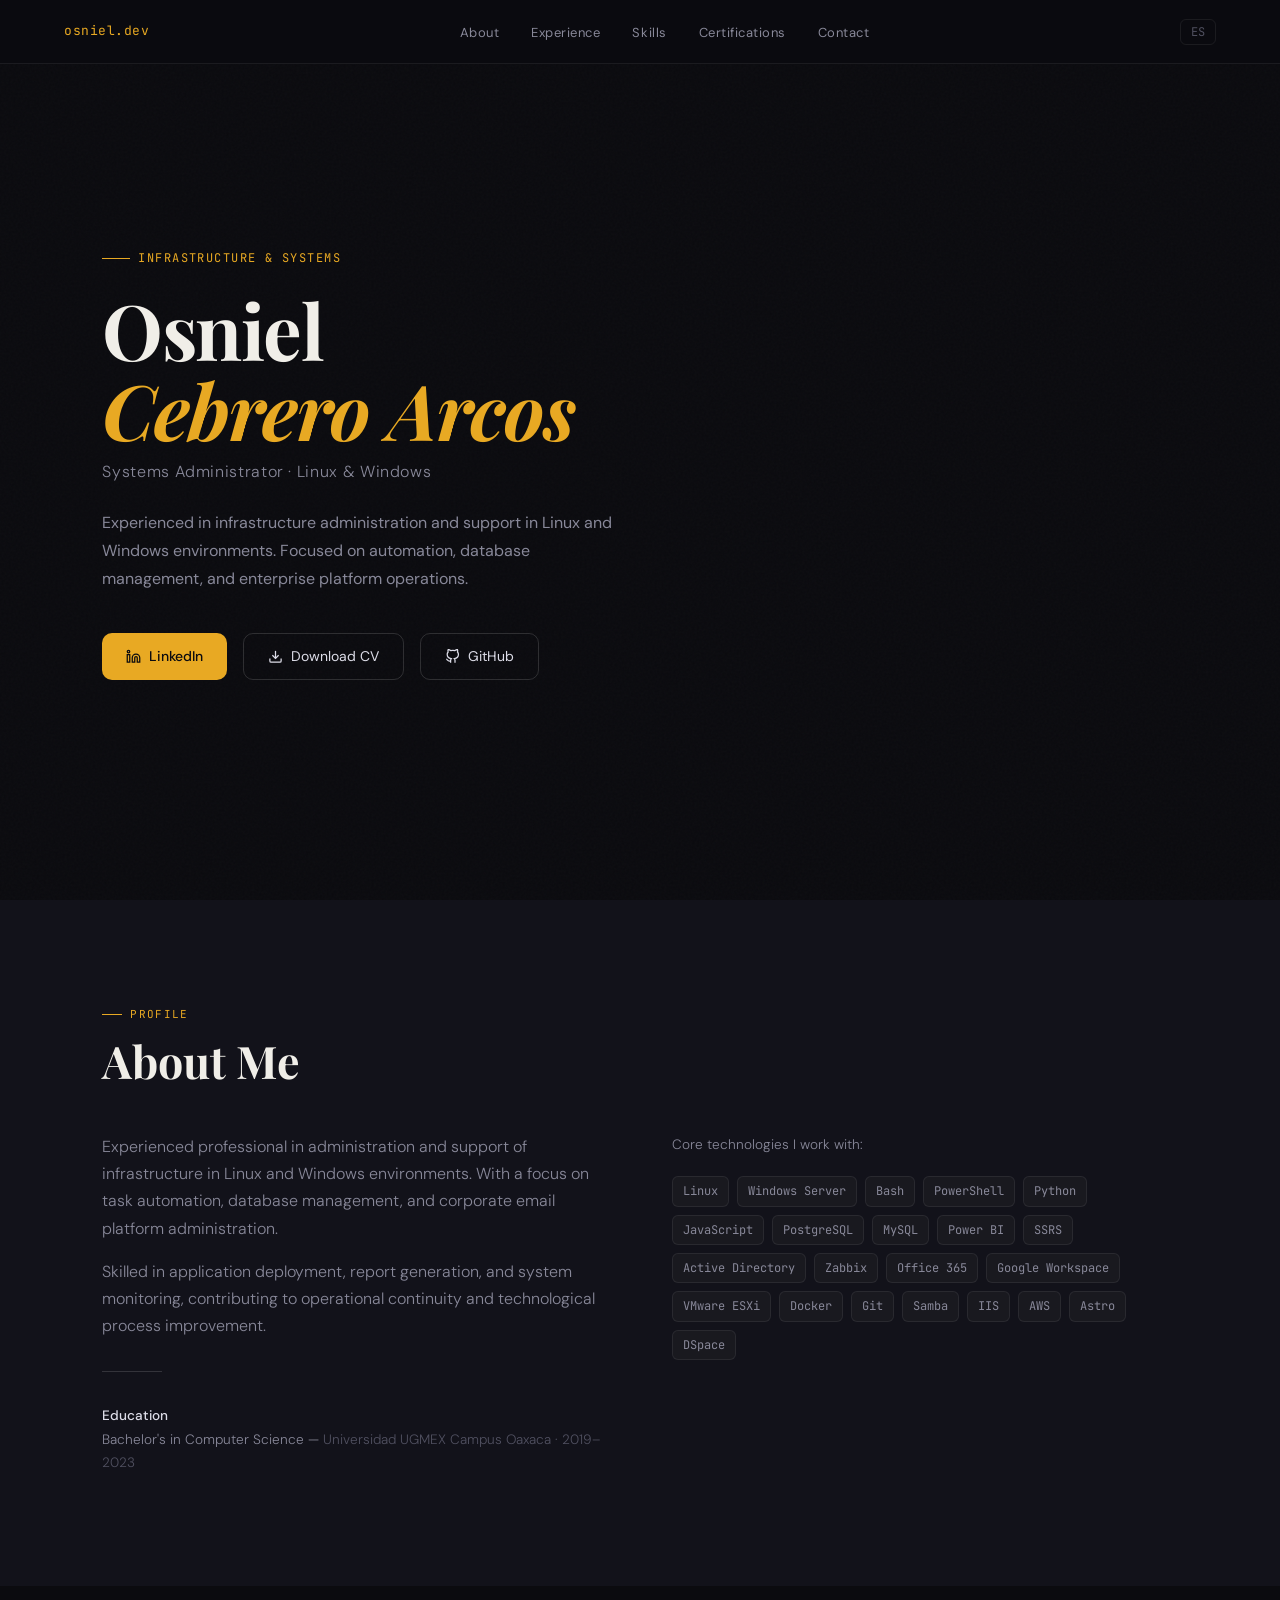
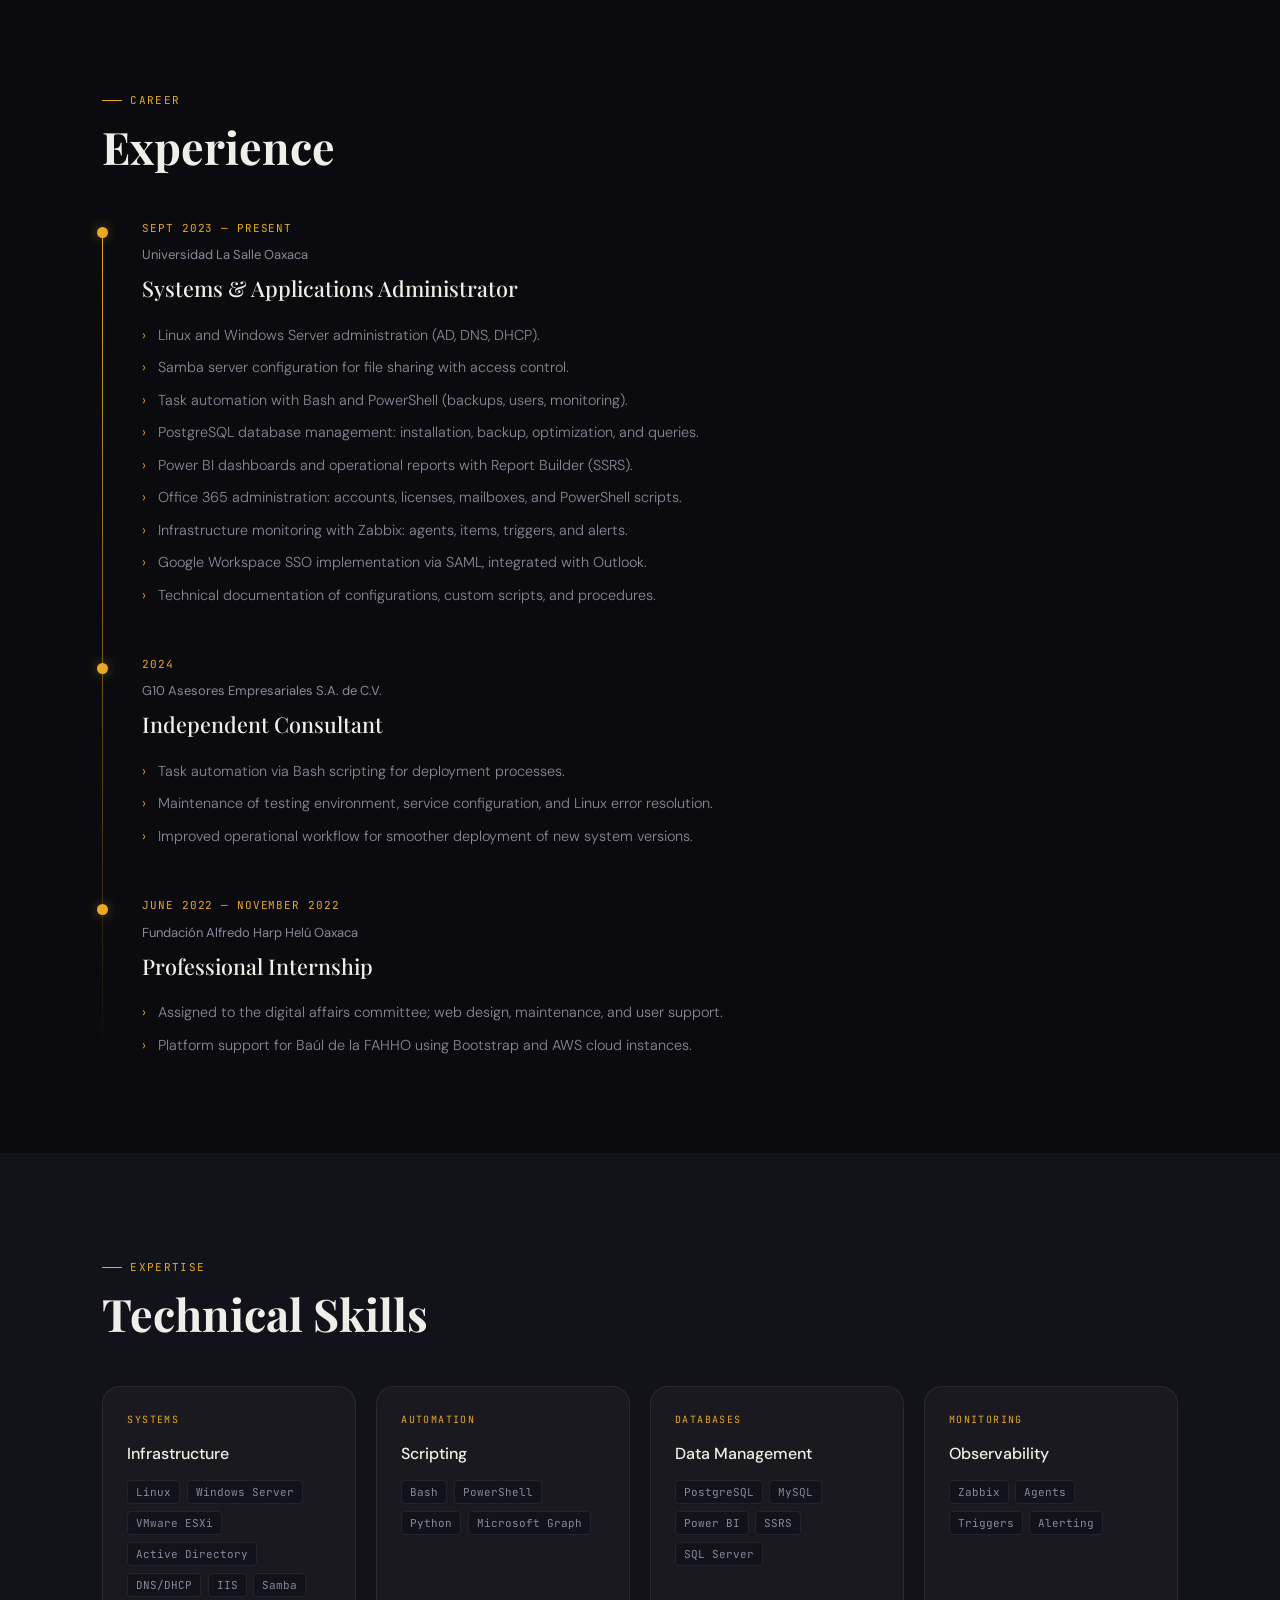
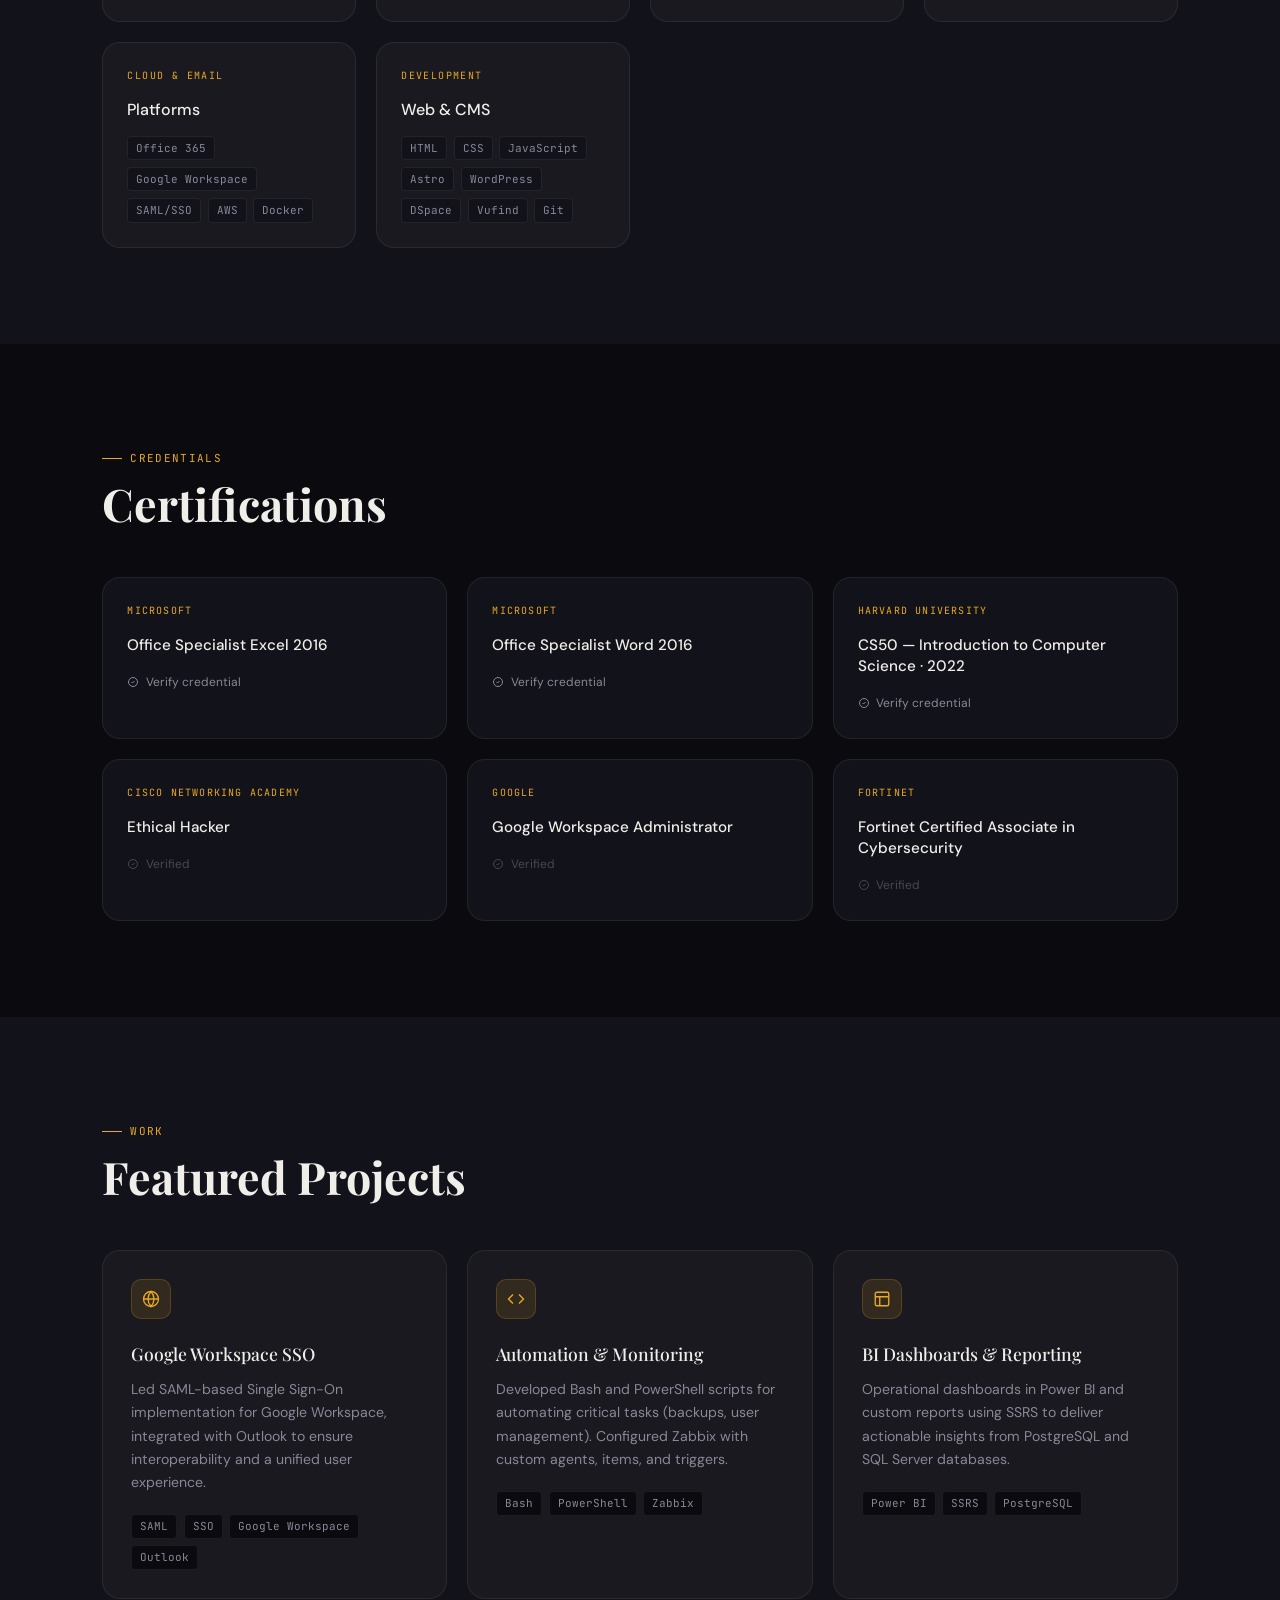
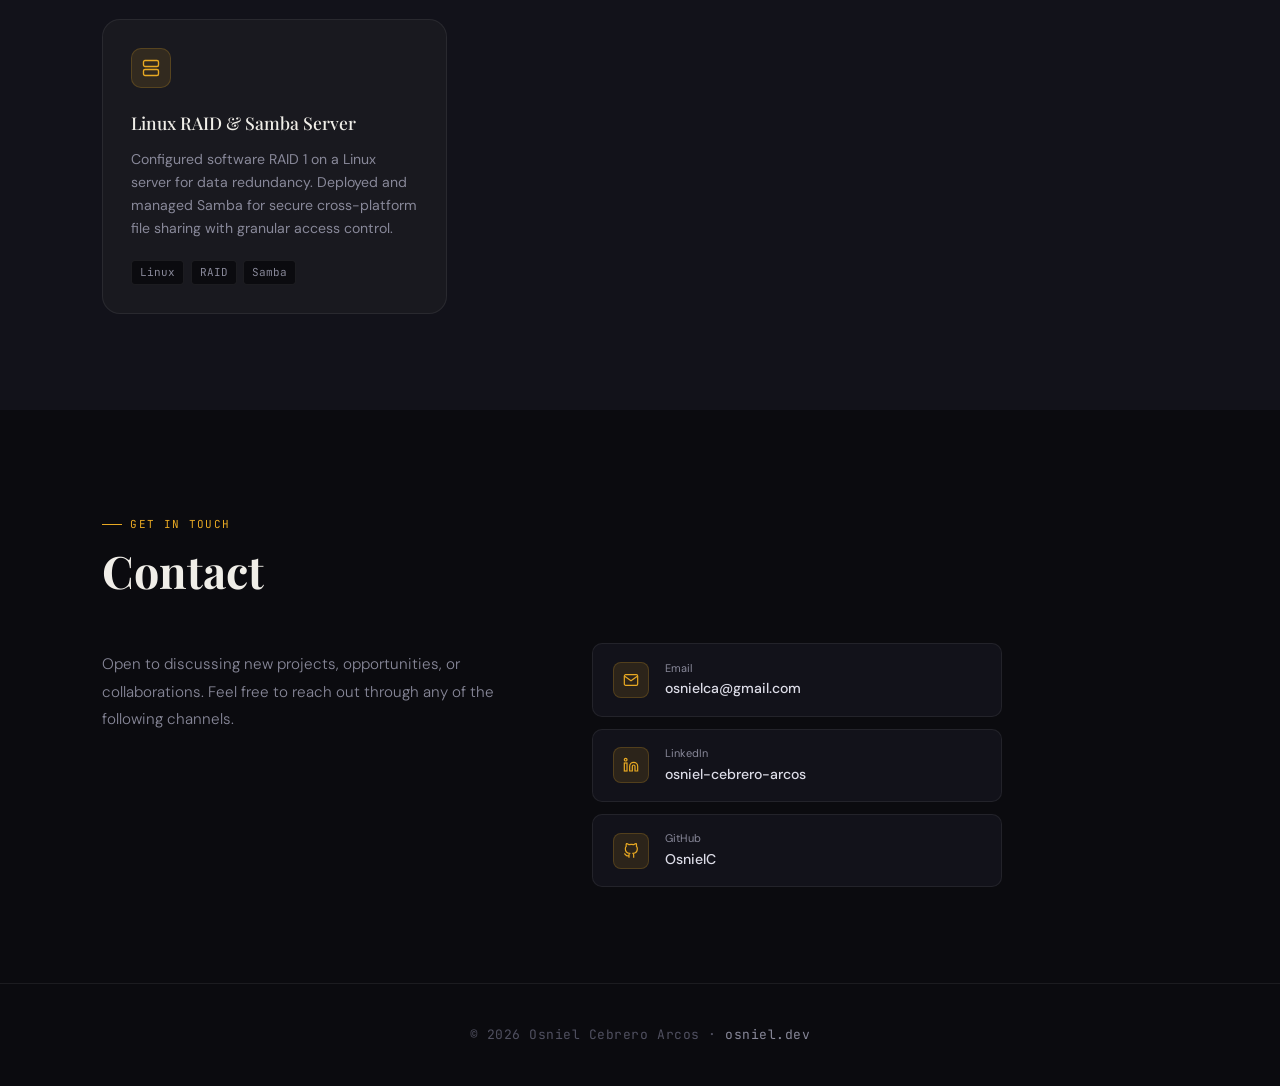
==== commit 953ec667: "Update index.html" ====
--- a/index.html
+++ b/index.html
@@ -1019,6 +1019,7 @@
             <div class="contact-link-value">osnielca@gmail.com</div>
           </div>
         </a>
+        <!--
         <a class="contact-link" href="tel:+527441207246">
           <div class="contact-link-icon">
             <svg fill="none" viewBox="0 0 24 24" stroke="currentColor" stroke-width="1.8"><path d="M22 16.92v3a2 2 0 0 1-2.18 2 19.79 19.79 0 0 1-8.63-3.07A19.5 19.5 0 0 1 4.69 12 19.79 19.79 0 0 1 1.61 3.45 2 2 0 0 1 3.6 1.27h3a2 2 0 0 1 2 1.72c.127.96.361 1.903.7 2.81a2 2 0 0 1-.45 2.11L7.91 8.96a16 16 0 0 0 6.13 6.13l.96-.96a2 2 0 0 1 2.11-.45c.908.339 1.85.573 2.81.7A2 2 0 0 1 22 16.92z"/></svg>
@@ -1028,6 +1029,7 @@
             <div class="contact-link-value">+52 (744) 120-7246</div>
           </div>
         </a>
+        -->
         <a class="contact-link" href="https://www.linkedin.com/in/osniel-cebrero-arcos/" target="_blank" rel="noopener">
           <div class="contact-link-icon">
             <svg fill="none" viewBox="0 0 24 24" stroke="currentColor" stroke-width="1.8"><path d="M16 8a6 6 0 0 1 6 6v7h-4v-7a2 2 0 0 0-2-2 2 2 0 0 0-2 2v7h-4v-7a6 6 0 0 1 6-6z"/><rect x="2" y="9" width="4" height="12"/><circle cx="4" cy="4" r="2"/></svg>
